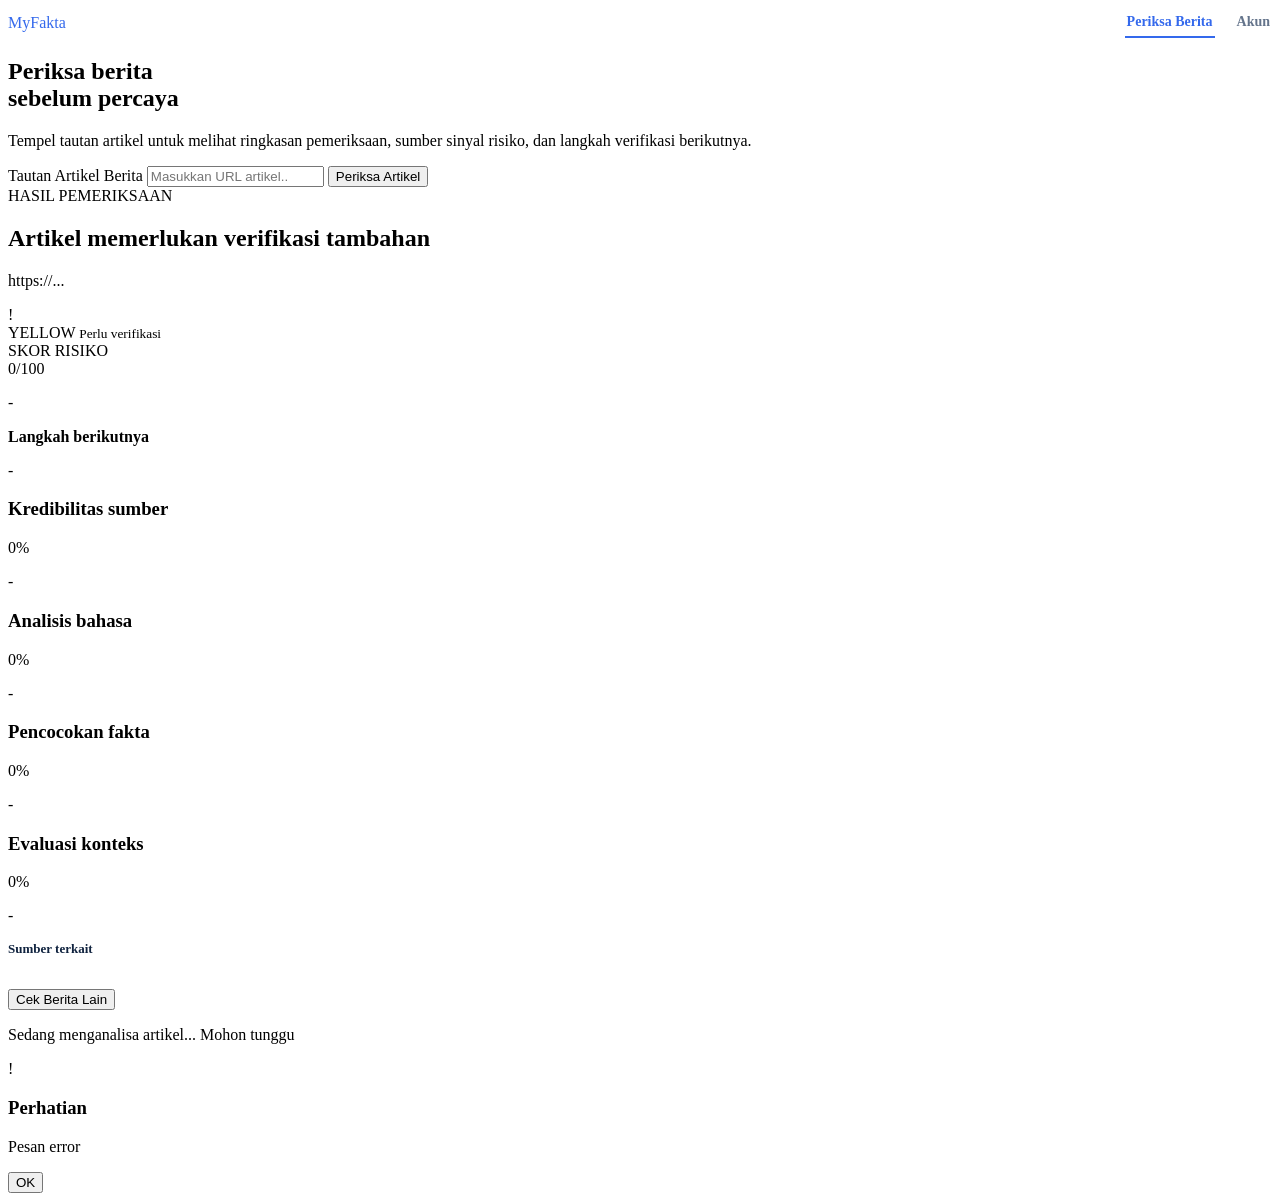
==== Frontend/index.html @ 198f9dd0 "feat: update index to connect profile" ====
<!DOCTYPE html>
<html lang="en">
<head>
    <meta charset="UTF-8">
    <meta name="viewport" content="width=device-width, initial-scale=1.0">
    <title>MyFakta</title>
    <link rel="stylesheet" href="style.css">
    <link rel="stylesheet" href="account.css">
</head>
<body>
    <main class="page">

        <div class="brand-row">
            <a href="index.html" class="brand">MyFakta</a>
            <nav class="nav-links">
                <a href="index.html" class="active">Periksa Berita</a>
                <a href="account.html">Akun</a>
            </nav>
        </div>
        <div id="hero-wrapper">
            <section class="judul">
                <h1>Periksa berita<br>sebelum percaya</h1>
                <p>Tempel tautan artikel untuk melihat ringkasan pemeriksaan, sumber sinyal risiko, dan langkah verifikasi berikutnya.</p>
            </section>

            <section id="input-section" class="input">
                <label for="url">Tautan Artikel Berita</label>
                <input id="url" placeholder="Masukkan URL artikel.."/>
                <button id="analys">Periksa Artikel</button>
            </section>
        </div>

        <section id="result-section" class="hidden">
            <div class="result-card">

                <div class="result-header">
                    <div class="result-header-text">
                        <span class="badge-label">HASIL PEMERIKSAAN</span>
                        <h2 id="result-title">Artikel memerlukan verifikasi tambahan</h2>
                        <p class="result-url" id="result-url">https://...</p>
                    </div>
                    <div id="verdict-badge" class="verdict-badge yellow">
                        <span class="verdict-badge-icon" id="verdict-badge-icon">!</span>
                        <div class="verdict-badge-text">
                            <span id="verdict-badge-title">YELLOW</span>
                            <small id="verdict-badge-sub">Perlu verifikasi</small>
                        </div>
                    </div>
                </div>

                <div class="verdict-panel" id="verdict-panel">
                    <div class="verdict-score">
                        <span class="verdict-score-label">SKOR RISIKO</span>
                        <div class="verdict-score-value">
                            <span id="score-number">0</span><span class="verdict-score-max">/100</span>
                        </div>
                    </div>
                    <div class="verdict-divider"></div>
                    <div class="verdict-info">
                        <p class="verdict-summary" id="score-desc">-</p>
                        <div class="verdict-action">
                            <div>
                                <strong class="verdict-action-title">Langkah berikutnya</strong>
                                <p id="next-step-text">-</p>
                            </div>
                        </div>
                    </div>
                </div>

                <div class="analysis-grid" id="analysis-grid">
                    <div class="analysis-card"
                         data-desc="Domain belum terdaftar sebagai media resmi. Cek dulu siapa pemilik domain, kapan didirikan, dan apakah memiliki halaman redaksi yang jelas.">
                        <div class="card-header">
                            <h3>Kredibilitas sumber</h3>
                            <span class="card-percent" id="pct-kredibilitas">0%</span>
                        </div>
                        <div class="mini-bar"><div class="mini-fill" id="bar-kredibilitas"></div></div>
                        <p id="desc-kredibilitas">-</p>
                    </div>

                    <div class="analysis-card"
                         data-desc="Frasa seperti 'sebarkan!', 'darurat!', atau 'jangan sampai ketinggalan!' sering dipakai untuk memancing emosi. Waspadai penggunaan huruf kapital berlebihan dan tanda seru bertumpuk.">
                        <div class="card-header">
                            <h3>Analisis bahasa</h3>
                            <span class="card-percent" id="pct-bahasa">0%</span>
                        </div>
                        <div class="mini-bar"><div class="mini-fill" id="bar-bahasa"></div></div>
                        <p id="desc-bahasa">-</p>
                    </div>

                    <div class="analysis-card"
                         data-desc="Bandingkan klaim utama artikel dengan situs cek fakta seperti Turnbackhoax.id, Kompas Cek Fakta, atau AFP Fact Check.">
                        <div class="card-header">
                            <h3>Pencocokan fakta</h3>
                            <span class="card-percent" id="pct-fakta">0%</span>
                        </div>
                        <div class="mini-bar"><div class="mini-fill" id="bar-fakta"></div></div>
                        <p id="desc-fakta">-</p>
                    </div>

                    <div class="analysis-card"
                         data-desc="Cek tanggal publikasi, apakah kejadiannya masih relevan. Perhatikan juga apakah judul sesuai dengan isi, dan apakah ada kutipan yang dipotong dari konteks aslinya.">
                        <div class="card-header">
                            <h3>Evaluasi konteks</h3>
                            <span class="card-percent" id="pct-konteks">0%</span>
                        </div>
                        <div class="mini-bar"><div class="mini-fill" id="bar-konteks"></div></div>
                        <p id="desc-konteks">-</p>
                    </div>
                </div>

                <div class="sources-section" id="sources-section">
                    <strong class="sources-title">Sumber terkait</strong>
                    <ul id="sources-list" class="sources-list"></ul>
                </div>

                <div class="action-buttons">
                    <button id="reset-btn" class="btn-secondary">Cek Berita Lain</button>
                </div>
            </div>
        </section>
    </main>

    <section id="loading-section" class="hidden">
        <div class="spinner"></div>
        <p>Sedang menganalisa artikel... Mohon tunggu</p>
    </section>

    <div id="modal-overlay" class="modal-overlay hidden">
        <div class="modal-box">
            <div class="modal-icon">!</div>
            <h3 id="modal-title">Perhatian</h3>
            <p id="modal-message">Pesan error</p>
            <button id="modal-close-btn" class="btn-primary">OK</button>
        </div>
    </div>

    <script>
    // Ganti sesuai domain Railway backend kamu
    const API_BASE_URL = 'https://hoax-detector-backend-production.up.railway.app';

    const inputUrl          = document.getElementById('url');
    const btnAnalys         = document.getElementById('analys');
    const heroWrapper       = document.getElementById('hero-wrapper');
    const loadingSection    = document.getElementById('loading-section');
    const resultSection     = document.getElementById('result-section');

    const resultTitle       = document.getElementById('result-title');
    const resultUrl         = document.getElementById('result-url');
    const verdictBadge      = document.getElementById('verdict-badge');
    const verdictBadgeIcon  = document.getElementById('verdict-badge-icon');
    const verdictBadgeT     = document.getElementById('verdict-badge-title');
    const verdictBadgeS     = document.getElementById('verdict-badge-sub');

    const scoreNumber       = document.getElementById('score-number');
    const scoreDesc         = document.getElementById('score-desc');

    const analysisGrid      = document.getElementById('analysis-grid');
    const verdictPanel      = document.getElementById('verdict-panel');
    const nextStepText      = document.getElementById('next-step-text');

    const sourcesSection    = document.getElementById('sources-section');
    const sourcesList       = document.getElementById('sources-list');

    const resetBtn          = document.getElementById('reset-btn');

    const modalOverlay      = document.getElementById('modal-overlay');
    const modalTitle        = document.getElementById('modal-title');
    const modalMessage      = document.getElementById('modal-message');
    const modalCloseBtn     = document.getElementById('modal-close-btn');

    function showModal(title, message) {
        modalTitle.textContent = title;
        modalMessage.textContent = message;
        modalOverlay.classList.remove('hidden');
    }

    function closeModal() {
        modalOverlay.classList.add('hidden');
    }

    // 4 kartu analisis (kredibilitas/bahasa/fakta/konteks) masih PLACEHOLDER,
    // belum dihitung oleh backend. Diisi angka generik supaya UI tetap terlihat lengkap,
    // akan diganti data asli setelah Layer 1-2 backend diimplementasikan.
    function setPlaceholderAnalysis(level) {
        const presets = {
            green:  { kredibilitas: 10, bahasa: 15, fakta: 10, konteks: 15 },
            yellow: { kredibilitas: 40, bahasa: 45, fakta: 55, konteks: 50 },
            red:    { kredibilitas: 90, bahasa: 85, fakta: 92, konteks: 80 },
        };
        const descs = {
            kredibilitas: 'Belum dihitung otomatis oleh sistem — fitur analisis sumber sedang dikembangkan.',
            bahasa: 'Belum dihitung otomatis oleh sistem — fitur analisis bahasa sedang dikembangkan.',
            fakta: 'Belum dihitung otomatis oleh sistem — fitur pencocokan fakta sedang dikembangkan.',
            konteks: 'Belum dihitung otomatis oleh sistem — fitur evaluasi konteks sedang dikembangkan.',
        };
        const values = presets[level] || presets.yellow;
        for (const key in values) {
            document.getElementById('pct-' + key).textContent = values[key] + '%';
            document.getElementById('bar-' + key).style.width = values[key] + '%';
            document.getElementById('desc-' + key).textContent = descs[key];
        }
    }

    // Petakan verdict asli dari backend (HOAX/MISLEADING/VALID/UNVERIFIED) ke level warna UI
    function mapVerdictToLevel(verdict) {
        switch (verdict) {
            case 'VALID': return 'green';
            case 'HOAX': return 'red';
            case 'MISLEADING': return 'yellow';
            case 'UNVERIFIED':
            default: return 'yellow';
        }
    }

    function renderSources(sources) {
        sourcesList.innerHTML = '';
        if (!sources || sources.length === 0) {
            sourcesSection.classList.add('hidden');
            return;
        }
        sourcesSection.classList.remove('hidden');
        sources.forEach(src => {
            const li = document.createElement('li');
            const a = document.createElement('a');
            a.href = src.url;
            a.target = '_blank';
            a.rel = 'noopener noreferrer';
            a.textContent = src.title || src.url;
            li.appendChild(a);
            sourcesList.appendChild(li);
        });
    }

    function showResult(data) {
        loadingSection.classList.add('hidden');
        heroWrapper.classList.add('hidden');
        resultSection.classList.remove('hidden');

        resultUrl.textContent = inputUrl.value.trim();

        const level = mapVerdictToLevel(data.verdict);

        verdictBadge.className = 'verdict-badge';
        analysisGrid.className = 'analysis-grid';
        verdictPanel.className = 'verdict-panel';

        analysisGrid.classList.add('status-' + level);
        verdictPanel.classList.add('status-' + level);
        verdictBadge.classList.add(level);

        const iconMap  = { green: '✓', red: '✕', yellow: '!' };
        const labelMap = { green: 'GREEN', red: 'RED', yellow: 'YELLOW' };
        const subMap   = { green: 'Kredibel', red: 'Terindikasi Hoax', yellow: 'Perlu verifikasi' };
        const titleMap = {
            green: 'Artikel terverifikasi dan kredibel',
            red: 'Artikel terindikasi hoax',
            yellow: 'Artikel memerlukan verifikasi tambahan',
        };
        const nextStepMap = {
            green: 'Artikel dapat dibagikan. Tetap cantumkan sumber aslinya.',
            red: 'Jangan bagikan. Laporkan ke Kominfo atau platform terkait.',
            yellow: 'Temukan sumber primer, cek tanggal publikasi, dan cari liputan dari media terpercaya lainnya.',
        };

        verdictBadgeIcon.textContent = iconMap[level];
        verdictBadgeT.textContent = labelMap[level];
        verdictBadgeS.textContent = subMap[level];
        resultTitle.textContent = titleMap[level];

        // Skor risiko dan penjelasan dari data ASLI backend
        scoreNumber.textContent = data.confidence ?? 0;
        scoreDesc.textContent = data.explanation || '-';
        nextStepText.textContent = nextStepMap[level];

        setPlaceholderAnalysis(level);
        renderSources(data.sources);

        resultSection.scrollIntoView({ behavior: 'smooth' });
    }

    async function checkArticle(url) {
        const response = await fetch(API_BASE_URL + '/api/check', {
            method: 'POST',
            headers: { 'Content-Type': 'application/json' },
            body: JSON.stringify({ content: url }),
        });

        if (!response.ok) {
            const errBody = await response.json().catch(() => ({}));
            throw new Error(errBody.detail || 'Gagal memeriksa artikel. Coba lagi.');
        }

        return response.json();
    }

    btnAnalys.addEventListener('click', async function () {
        const url = inputUrl.value.trim();
        if (url === '') {
            showModal('Perhatian', 'Silakan masukkan URL artikel terlebih dahulu!');
            return;
        }

        resultSection.classList.add('hidden');
        loadingSection.classList.remove('hidden');

        try {
            const data = await checkArticle(url);
            showResult(data);
        } catch (err) {
            loadingSection.classList.add('hidden');
            heroWrapper.classList.remove('hidden');
            showModal('Terjadi Kesalahan', err.message || 'Gagal menghubungi server. Coba lagi nanti.');
        }
    });

    resetBtn.addEventListener('click', function () {
        resultSection.classList.add('hidden');
        heroWrapper.classList.remove('hidden');
        inputUrl.value = '';
        inputUrl.focus();
        window.scrollTo({ top: 0, behavior: 'smooth' });
    });

    modalCloseBtn.addEventListener('click', closeModal);
    modalOverlay.addEventListener('click', e => {
        if (e.target === modalOverlay) closeModal();
    });
    </script>
</body>
</html>
---- Frontend/account.css ----
/* ===== Nav & brand row ===== */
.brand-row {
    display: flex;
    align-items: center;
    justify-content: space-between;
    flex-wrap: wrap;
    gap: 12px;
}

.brand-row .brand {
    text-decoration: none;
    color: #3469ec;
}

.nav-links {
    display: flex;
    gap: 20px;
}

.nav-links a {
    color: #64748b;
    text-decoration: none;
    font-weight: 600;
    font-size: 14px;
    padding: 6px 2px;
    border-bottom: 2px solid transparent;
    transition: color 0.2s ease, border-color 0.2s ease;
}

.nav-links a:hover {
    color: #3469ec;
}

.nav-links a.active {
    color: #3469ec;
    border-bottom-color: #3469ec;
}

/* ===== Auth section ===== */
.auth-wrapper {
    max-width: 420px;
    margin: 64px auto;
}

.auth-card {
    background: #fff;
    border: 1px solid #dce5f1;
    border-radius: 18px;
    padding: 22px;
}

.auth-tabs {
    display: flex;
    gap: 8px;
    margin-bottom: 18px;
    background: #f5f8fc;
    border-radius: 10px;
    padding: 4px;
}

.auth-tab {
    flex: 1;
    width: auto;
    margin: 0;
    background: transparent;
    color: #64748b;
    font-weight: 700;
    border-radius: 8px;
    padding: 10px;
}

.auth-tab:hover {
    background: transparent;
    color: #3469ec;
}

.auth-tab.active {
    background: #fff;
    color: #10233f;
    box-shadow: 0 2px 8px rgba(16, 35, 63, 0.08);
}

.auth-form label {
    font-weight: bold;
    display: block;
    margin-top: 10px;
}

.auth-form label:first-of-type {
    margin-top: 0;
}

/* ===== Profile section ===== */
.profile-wrapper {
    max-width: 560px;
    margin: 48px auto 0;
}

.profile-header {
    display: flex;
    justify-content: space-between;
    align-items: flex-start;
    gap: 16px;
    margin-bottom: 24px;
    flex-wrap: wrap;
}

.profile-header h2 {
    margin: 4px 0 0;
    font-size: 22px;
    letter-spacing: -0.5px;
}

.btn-slim {
    width: auto;
    padding: 10px 16px;
}

.plan-status-row {
    display: flex;
    align-items: center;
    justify-content: space-between;
    gap: 12px;
    margin-bottom: 14px;
    flex-wrap: wrap;
}

.status-pill {
    display: inline-block;
    font-size: 12px;
    font-weight: 800;
    letter-spacing: 0.4px;
    padding: 6px 12px;
    border-radius: 999px;
}

.status-pill.status-active {
    background: #d1fae5;
    color: #065f46;
}

.status-pill.status-inactive {
    background: #eef2f8;
    color: #64748b;
}

.plan-expiry {
    font-size: 13px;
    color: #8894a7;
}

.plan-title {
    margin: 0 0 8px;
    font-size: 19px;
    color: #10233f;
}

.plan-desc {
    margin: 0 0 20px;
    color: #64748b;
    font-size: 14px;
    line-height: 1.55;
}

.plan-desc code {
    background: #eef2f8;
    padding: 2px 6px;
    border-radius: 5px;
    font-size: 12.5px;
}

.price-box {
    display: flex;
    align-items: baseline;
    gap: 6px;
    margin-bottom: 20px;
}

.price-amount {
    font-size: 32px;
    font-weight: 800;
    color: #10233f;
    letter-spacing: -1px;
}

.price-period {
    font-size: 14px;
    color: #8894a7;
}

.apikey-box {
    display: flex;
    align-items: center;
    justify-content: space-between;
    gap: 12px;
    background: #f5f8fc;
    border: 1px solid #dce5f1;
    border-radius: 10px;
    padding: 12px 14px;
    margin-bottom: 16px;
}

.apikey-box code {
    font-size: 13px;
    color: #10233f;
    overflow-x: auto;
    white-space: nowrap;
}

.code-sample {
    background: #10233f;
    border-radius: 10px;
    padding: 16px;
    overflow-x: auto;
}

.code-sample pre {
    margin: 0;
    color: #e2e8f0;
    font-size: 12.5px;
    line-height: 1.6;
    white-space: pre;
}

/* ===== Sources list (halaman utama) ===== */
.sources-section {
    margin-bottom: 22px;
}

.sources-title {
    display: block;
    font-size: 13px;
    color: #10233f;
    margin-bottom: 10px;
}

.sources-list {
    list-style: none;
    margin: 0;
    padding: 0;
    display: flex;
    flex-direction: column;
    gap: 8px;
}

.sources-list li a {
    display: block;
    background: #f5f8fc;
    border: 1px solid #e6ecf5;
    border-radius: 10px;
    padding: 10px 14px;
    color: #3469ec;
    text-decoration: none;
    font-size: 13px;
    transition: border-color 0.2s ease;
}

.sources-list li a:hover {
    border-color: #3469ec;
}

@media (max-width: 640px) {
    .auth-wrapper { margin: 32px auto; }
    .profile-wrapper { margin-top: 24px; }
}
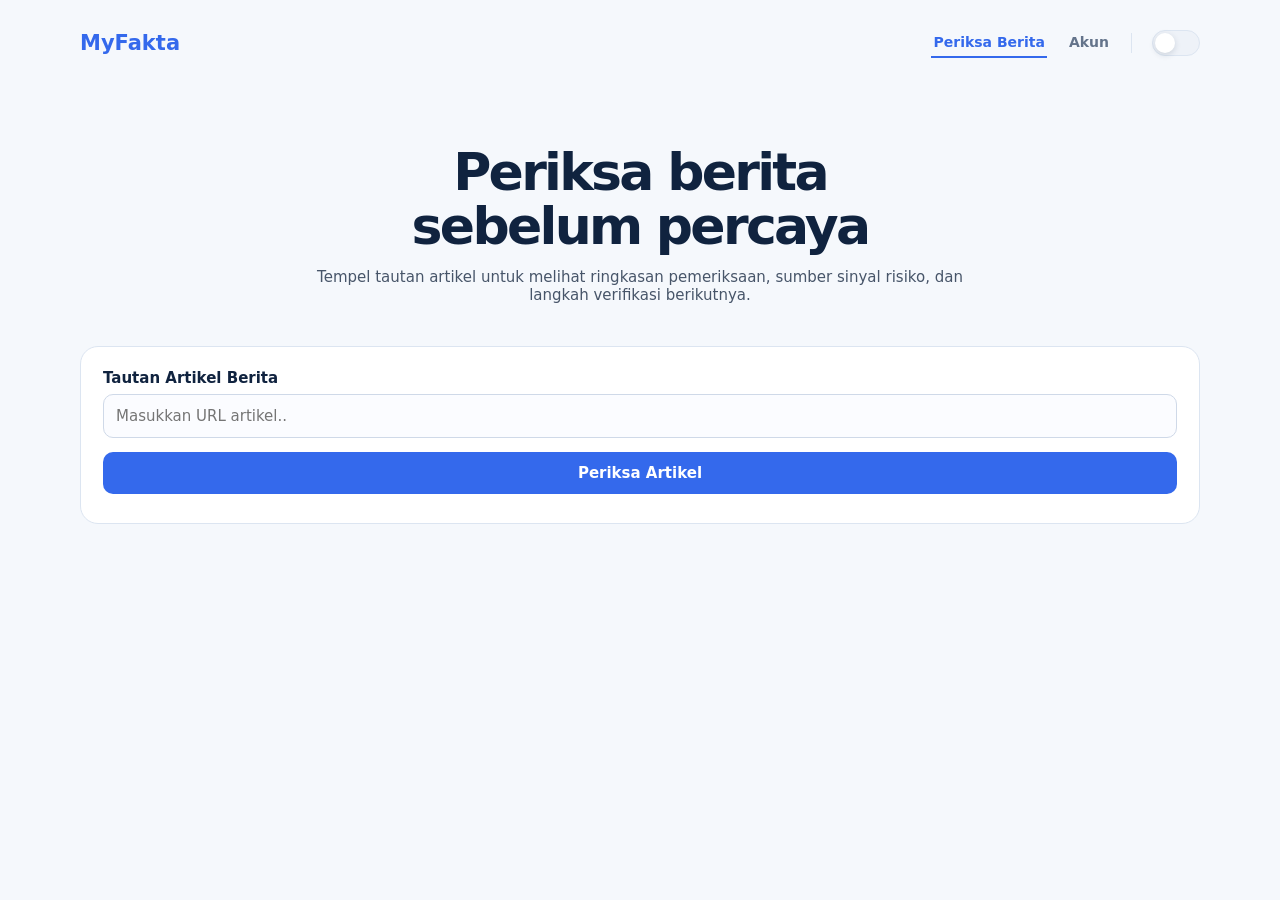
==== commit 93b0df0e: "feat: tambahan button light & dark" ====
--- a/Frontend/index.html
+++ b/Frontend/index.html
@@ -15,6 +15,13 @@
             <nav class="nav-links">
                 <a href="index.html" class="active">Periksa Berita</a>
                 <a href="account.html">Akun</a>
+                <span class="nav-divider"></span>
+                <button type="button" class="theme-toggle" id="themeToggle" aria-label="Ganti tema">
+                    <span class="toggle-knob">
+                        <span class="icon-sun">☀️</span>
+                        <span class="icon-moon">🌙</span>
+                    </span>
+                </button>
             </nav>
         </div>
         <div id="hero-wrapper">
@@ -136,6 +143,29 @@
     </div>
 
     <script>
+    // ===== Dark / Light mode toggle =====
+    (function () {
+        const root = document.documentElement;
+        const toggleBtn = document.getElementById('themeToggle');
+
+        function applyTheme(theme) {
+            root.setAttribute('data-theme', theme);
+            try { localStorage.setItem('theme', theme); } catch (e) {}
+        }
+
+        let saved = 'light';
+        try { saved = localStorage.getItem('theme') || 'light'; } catch (e) {}
+        if (saved !== 'dark' && window.matchMedia && window.matchMedia('(prefers-color-scheme: dark)').matches) {
+            saved = 'dark';
+        }
+        applyTheme(saved);
+
+        toggleBtn.addEventListener('click', function () {
+            const next = root.getAttribute('data-theme') === 'dark' ? 'light' : 'dark';
+            applyTheme(next);
+        });
+    })();
+
     // Ganti sesuai domain Railway backend kamu
     const API_BASE_URL = 'https://hoax-detector-backend-production.up.railway.app';
 
--- a/Frontend/style.css
+++ b/Frontend/style.css
@@ -0,0 +1,782 @@
+body {
+    margin: 0;
+    background: #f5f8fc;
+    color: #10233f;
+    font: 15px system-ui;
+    transition: background 0.35s ease, color 0.35s ease;
+}
+
+.page {
+    max-width: 1120px;
+    margin: auto;
+    padding: 28px 24px 72px;
+}
+
+.brand {
+    color: #3469ec;
+    font-size: 21px;
+    font-weight: 800;
+    text-decoration: none;
+}
+
+.judul {
+    max-width: 690px;
+    margin: 88px auto 42px;
+    text-align: center;
+}
+
+.judul h1 {
+    margin: 0;
+    font-size: 52px;
+    letter-spacing: -2.7px;
+    line-height: 1.03;
+}
+
+.judul p {
+    color: #475569;
+}
+
+.input {
+    background: #fff;
+    border: 1px solid #dce5f1;
+    border-radius: 18px;
+    margin-top: 24px;
+    padding: 22px;
+    transition: background 0.35s ease, border-color 0.35s ease;
+}
+
+.input label {
+    font-weight: bold;
+}
+
+input,
+button {
+    box-sizing: border-box;
+    border-radius: 10px;
+    font: inherit;
+    margin: 7px 0;
+    padding: 12px;
+    width: 100%;
+}
+
+input {
+    background: #fbfcff;
+    border: 1px solid #cfd9e8;
+    color: #10233f;
+    transition: background 0.3s ease, border-color 0.3s ease, color 0.3s ease;
+}
+
+button {
+    background: #3469ec;
+    border: 0;
+    color: #fff;
+    cursor: pointer;
+    font-weight: 700;
+    transition: background 0.2s ease;
+}
+
+button:hover {
+    background: #2a55c9;
+}
+
+.hidden {
+    display: none !important;
+}
+
+#hero-wrapper {
+    animation: fadeIn 0.4s ease;
+}
+
+#loading-section {
+    position: fixed;
+    inset: 0;
+    background: rgba(245, 248, 252, 0.85);
+    backdrop-filter: blur(4px);
+    display: flex;
+    flex-direction: column;
+    align-items: center;
+    justify-content: center;
+    z-index: 9998;
+    animation: fadeIn 0.2s ease;
+}
+
+.spinner {
+    width: 48px;
+    height: 48px;
+    border: 4px solid #dce5f1;
+    border-top: 4px solid #3469ec;
+    border-radius: 50%;
+    animation: spin 1s linear infinite;
+    margin-bottom: 16px;
+}
+
+#loading-section p {
+    color: #6b7c93;
+    font-size: 14px;
+    margin: 0;
+}
+
+#result-section {
+    margin-top: 40px;
+    animation: fadeIn 0.5s ease;
+}
+
+.result-card {
+    background: #fff;
+    border: 1px solid #e6ecf5;
+    border-radius: 20px;
+    padding: 32px;
+    box-shadow: 0 8px 30px rgba(16, 35, 63, 0.06);
+    transition: background 0.35s ease, border-color 0.35s ease;
+}
+
+.result-header {
+    display: flex;
+    justify-content: space-between;
+    align-items: flex-start;
+    gap: 24px;
+    margin-bottom: 24px;
+    flex-wrap: wrap;
+}
+
+.badge-label {
+    display: inline-block;
+    font-size: 11px;
+    font-weight: 800;
+    letter-spacing: 1.2px;
+    color: #3469ec;
+    margin-bottom: 8px;
+}
+
+.result-header-text h2 {
+    margin: 0 0 8px 0;
+    font-size: 24px;
+    color: #10233f;
+    letter-spacing: -0.6px;
+}
+
+.result-url {
+    margin: 0;
+    font-size: 13px;
+    color: #8894a7;
+    white-space: nowrap;
+    overflow: hidden;
+    text-overflow: ellipsis;
+    max-width: 480px;
+}
+
+.verdict-badge {
+    display: flex;
+    align-items: center;
+    gap: 12px;
+    padding: 12px 18px;
+    border-radius: 12px;
+    min-width: 140px;
+}
+
+.verdict-badge-icon {
+    width: 34px;
+    height: 34px;
+    border-radius: 50%;
+    display: flex;
+    align-items: center;
+    justify-content: center;
+    font-weight: 800;
+    font-size: 17px;
+    color: #fff;
+    flex-shrink: 0;
+    line-height: 1;
+}
+
+.verdict-badge-text {
+    display: flex;
+    flex-direction: column;
+    text-align: left;
+}
+
+#verdict-badge-title {
+    display: block;
+    font-weight: 800;
+    font-size: 13px;
+    letter-spacing: 1px;
+    line-height: 1.1;
+}
+
+.verdict-badge small {
+    display: block;
+    font-size: 11px;
+    margin-top: 2px;
+    opacity: 0.85;
+}
+
+.verdict-badge.yellow { background: #fef3c7; color: #92400e; }
+.verdict-badge.yellow .verdict-badge-icon { background: #fbbf24; }
+
+.verdict-badge.green  { background: #d1fae5; color: #065f46; }
+.verdict-badge.green  .verdict-badge-icon { background: #34d399; }
+
+.verdict-badge.red    { background: #fee2e2; color: #991b1b; }
+.verdict-badge.red    .verdict-badge-icon { background: #f87171; }
+
+.verdict-panel {
+    display: flex;
+    align-items: stretch;
+    gap: 24px;
+    padding: 24px 26px;
+    border-radius: 16px;
+    margin-bottom: 22px;
+    background: #f5f8fc;
+    border: 1px solid #e6ecf5;
+    transition: background 0.4s ease, border-color 0.4s ease;
+}
+
+.verdict-panel.status-green {
+    background: #ecfdf5;
+    border-color: #a7f3d0;
+}
+
+.verdict-panel.status-yellow {
+    background: #fffbeb;
+    border-color: #fde68a;
+}
+
+.verdict-panel.status-red {
+    background: #fef2f2;
+    border-color: #fecaca;
+}
+
+.verdict-score {
+    display: flex;
+    flex-direction: column;
+    justify-content: center;
+    min-width: 130px;
+}
+
+.verdict-score-label {
+    font-size: 11px;
+    font-weight: 800;
+    letter-spacing: 1px;
+    color: #8894a7;
+    margin-bottom: 4px;
+}
+
+.verdict-score-value {
+    display: flex;
+    align-items: baseline;
+    gap: 4px;
+}
+
+#score-number {
+    font-size: 46px;
+    font-weight: 800;
+    color: #10233f;
+    letter-spacing: -2px;
+    line-height: 1;
+}
+
+.verdict-score-max {
+    font-size: 14px;
+    color: #8894a7;
+    font-weight: 600;
+}
+
+.verdict-divider {
+    width: 1px;
+    background: rgba(16, 35, 63, 0.08);
+    margin: 4px 0;
+    flex-shrink: 0;
+}
+
+.verdict-info {
+    display: flex;
+    flex-direction: column;
+    justify-content: center;
+    gap: 12px;
+    flex: 1;
+    min-width: 0;
+}
+
+.verdict-summary {
+    margin: 0;
+    color: #475569;
+    font-size: 14px;
+    line-height: 1.55;
+}
+
+.verdict-action {
+    padding-top: 12px;
+    border-top: 1px dashed rgba(16, 35, 63, 0.1);
+}
+
+.verdict-action-title {
+    display: block;
+    font-size: 13px;
+    color: #10233f;
+    font-weight: 700;
+    margin-bottom: 2px;
+}
+
+.verdict-action p {
+    margin: 0;
+    font-size: 13px;
+    color: #475569;
+    line-height: 1.5;
+}
+
+.analysis-grid {
+    display: grid;
+    grid-template-columns: repeat(2, 1fr);
+    gap: 16px;
+    margin-bottom: 22px;
+    --status-color: #fbbf24;
+    --status-color-dark: #f5b014;
+}
+
+.analysis-grid.status-green {
+    --status-color: #34d399;
+    --status-color-dark: #2ec48b;
+}
+
+.analysis-grid.status-yellow {
+    --status-color: #fbbf24;
+    --status-color-dark: #f5b014;
+}
+
+.analysis-grid.status-red {
+    --status-color: #f87171;
+    --status-color-dark: #f55f5f;
+}
+
+.analysis-card {
+    position: relative;
+    background: #fff;
+    border: 1px solid #e6ecf5;
+    border-radius: 14px;
+    padding: 20px;
+    cursor: pointer;
+    overflow: hidden;
+    transition: border-color 0.25s ease, box-shadow 0.25s ease, background 0.35s ease;
+}
+
+.analysis-card:hover {
+    border-color: #c7d5ee;
+    box-shadow: 0 12px 28px rgba(16, 35, 63, 0.08);
+}
+
+.analysis-card > * {
+    transition: opacity 0.2s ease;
+}
+
+.analysis-card:hover > * {
+    opacity: 0;
+}
+
+.card-header {
+    display: flex;
+    justify-content: space-between;
+    align-items: center;
+    margin-bottom: 12px;
+    gap: 10px;
+}
+
+.analysis-card h3 {
+    margin: 0;
+    font-size: 15px;
+    color: #10233f;
+    font-weight: 700;
+    flex: 1;
+}
+
+.card-percent {
+    font-size: 14px;
+    font-weight: 800;
+    letter-spacing: -0.3px;
+    color: var(--status-color);
+    transition: color 0.4s ease;
+}
+
+.mini-bar {
+    background: #eef2f8;
+    height: 6px;
+    border-radius: 3px;
+    overflow: hidden;
+    margin-bottom: 12px;
+}
+
+.mini-fill {
+    height: 100%;
+    border-radius: 3px;
+    width: 0%;
+    background: var(--status-color);
+    transition: width 0.9s ease-in-out, background 0.4s ease;
+}
+
+.analysis-card p {
+    margin: 0;
+    font-size: 13px;
+    color: #64748b;
+    line-height: 1.5;
+}
+
+.analysis-card::after {
+    content: attr(data-desc);
+    position: absolute;
+    inset: 0;
+    background: var(--status-color-dark);
+    color: #fff;
+    font-size: 12.5px;
+    line-height: 1.6;
+    padding: 22px 20px;
+    display: flex;
+    align-items: flex-start;
+    justify-content: flex-start;
+    text-align: left;
+    opacity: 0;
+    transform: translateY(12px);
+    pointer-events: none;
+    transition: opacity 0.28s ease, transform 0.28s ease,
+                background 0.4s ease;
+    border-radius: 14px;
+    font-weight: 500;
+    box-shadow: inset 0 0 0 1px rgba(255, 255, 255, 0.15);
+    z-index: 5;
+}
+
+.analysis-card:hover::after {
+    opacity: 1;
+    transform: translateY(0);
+}
+
+.action-buttons {
+    text-align: center;
+}
+
+.btn-secondary {
+    background: #3469ec;
+    color: #fff;
+    border: 0;
+    padding: 12px;
+    border-radius: 10px;
+    font-weight: 700;
+    cursor: pointer;
+    width: 100%;
+    transition: all 0.2s ease;
+}
+
+.btn-secondary:hover {
+    background: #2a55c9;
+    color: #fff;
+}
+
+.modal-overlay {
+    position: fixed;
+    inset: 0;
+    background: rgba(16, 35, 63, 0.55);
+    backdrop-filter: blur(4px);
+    display: flex;
+    align-items: center;
+    justify-content: center;
+    z-index: 9999;
+    padding: 20px;
+    animation: fadeIn 0.2s ease;
+}
+
+.modal-box {
+    background: #fff;
+    border-radius: 18px;
+    padding: 32px 28px 24px;
+    max-width: 380px;
+    width: 100%;
+    text-align: center;
+    box-shadow: 0 20px 60px rgba(16, 35, 63, 0.25);
+    animation: popIn 0.25s ease;
+    transition: background 0.35s ease;
+}
+
+.modal-icon {
+    width: 56px;
+    height: 56px;
+    border-radius: 50%;
+    background: #fee2e2;
+    color: #dc2626;
+    font-size: 28px;
+    font-weight: bold;
+    display: flex;
+    align-items: center;
+    justify-content: center;
+    margin: 0 auto 16px;
+}
+
+.modal-box h3 {
+    margin: 0 0 8px;
+    font-size: 18px;
+    color: #10233f;
+}
+
+.modal-box p {
+    margin: 0 0 22px;
+    color: #475569;
+    font-size: 14px;
+    line-height: 1.5;
+}
+
+.btn-primary {
+    background: #3469ec;
+    color: #fff;
+    border: 0;
+    padding: 12px 24px;
+    border-radius: 10px;
+    font-weight: 700;
+    cursor: pointer;
+    width: 100%;
+    transition: background 0.2s;
+}
+
+.btn-primary:hover {
+    background: #2a55c9;
+}
+
+@keyframes spin {
+    0%   { transform: rotate(0deg); }
+    100% { transform: rotate(360deg); }
+}
+
+@keyframes fadeIn {
+    from { opacity: 0; }
+    to   { opacity: 1; }
+}
+
+@keyframes popIn {
+    from { opacity: 0; transform: scale(0.9); }
+    to   { opacity: 1; transform: scale(1); }
+}
+
+@media (max-width: 640px) {
+    .analysis-grid { grid-template-columns: 1fr; }
+    .result-card { padding: 22px; }
+    .result-header { flex-direction: column; }
+    .verdict-badge { min-width: auto; }
+
+    .verdict-panel {
+        flex-direction: column;
+        gap: 16px;
+        padding: 20px;
+    }
+    .verdict-divider {
+        width: 100%;
+        height: 1px;
+        margin: 0;
+    }
+    .verdict-score {
+        min-width: auto;
+    }
+}
+
+@media (max-width: 640px) {
+    /* ... aturan lama tetap ... */
+
+    /* Badge verdict: sembunyikan teks, hanya tampilkan ikon */
+    .verdict-badge-text {
+        display: none;
+    }
+
+    .verdict-badge {
+        min-width: auto;
+        padding: 8px;
+        gap: 0;
+        border-radius: 50%;
+    }
+
+    .verdict-badge-icon {
+        width: 36px;
+        height: 36px;
+        font-size: 18px;
+    }
+
+    /* Header tetap sejajar (judul di kiri, badge di kanan) */
+    .result-header {
+        flex-direction: row;
+        align-items: flex-start;
+        justify-content: space-between;
+        gap: 12px;
+    }
+
+    .result-header-text {
+        flex: 1;
+        min-width: 0;
+    }
+
+    /* URL di HP jangan terlalu lebar */
+    .result-url {
+        max-width: 100%;
+    }
+}
+
+/* ============================================
+   BARU: brand-row/nav-links (sebelumnya kosong)
+   + tombol dark/light mode
+   ============================================ */
+
+.brand-row {
+    display: flex;
+    align-items: center;
+    justify-content: space-between;
+    gap: 20px;
+    flex-wrap: wrap;
+}
+
+.nav-links {
+    display: flex;
+    align-items: center;
+    gap: 28px;
+}
+
+.nav-links a {
+    text-decoration: none;
+    font-size: 14.5px;
+    font-weight: 600;
+    color: #64748b;
+    padding-bottom: 4px;
+    border-bottom: 2px solid transparent;
+    transition: color 0.2s ease, border-color 0.2s ease;
+}
+
+.nav-links a:hover { color: #10233f; }
+
+.nav-links a.active {
+    color: #3469ec;
+    border-color: #3469ec;
+}
+
+.nav-divider {
+    width: 1px;
+    height: 20px;
+    background: #dce5f1;
+}
+
+.theme-toggle {
+    width: 48px !important;
+    height: 26px !important;
+    padding: 0 !important;
+    margin: 0 !important;
+    border: 1px solid #dce5f1;
+    border-radius: 999px;
+    background: #eef2f8 !important;
+    cursor: pointer;
+    position: relative;
+    display: inline-block;
+    flex-shrink: 0;
+    transition: background 0.3s ease, border-color 0.3s ease;
+}
+
+.theme-toggle:hover {
+    background: #e4e9f4 !important;
+}
+
+.toggle-knob {
+    position: absolute;
+    top: 2px;
+    left: 2px;
+    width: 20px;
+    height: 20px;
+    border-radius: 50%;
+    background: #ffffff;
+    box-shadow: 0 2px 6px rgba(16, 35, 63, 0.15);
+    display: flex;
+    align-items: center;
+    justify-content: center;
+    font-size: 11px;
+    transition: transform 0.35s cubic-bezier(.16,1,.3,1);
+    pointer-events: none;
+}
+
+.icon-sun, .icon-moon {
+    position: absolute;
+    transition: opacity 0.25s ease, transform 0.25s ease;
+}
+.icon-sun  { opacity: 1; transform: scale(1); }
+.icon-moon { opacity: 0; transform: scale(0.5); }
+
+/* ============================================
+   BARU: mode gelap (aktif saat <html data-theme="dark">)
+   ============================================ */
+
+html[data-theme="dark"] body {
+    background: #0f1521;
+    color: #e2e8f5;
+}
+
+html[data-theme="dark"] .brand { color: #6c93ff; }
+
+html[data-theme="dark"] .nav-links a { color: #93a1b8; }
+html[data-theme="dark"] .nav-links a:hover { color: #e2e8f5; }
+html[data-theme="dark"] .nav-links a.active { color: #6c93ff; border-color: #6c93ff; }
+html[data-theme="dark"] .nav-divider { background: #2a3348; }
+
+html[data-theme="dark"] .judul p { color: #93a1b8; }
+
+html[data-theme="dark"] .input {
+    background: #171f30;
+    border-color: #262f42;
+}
+html[data-theme="dark"] input {
+    background: #10192a;
+    border-color: #262f42;
+    color: #e2e8f5;
+}
+
+html[data-theme="dark"] .theme-toggle {
+    background: #262f42 !important;
+    border-color: #333f57;
+}
+html[data-theme="dark"] .theme-toggle:hover {
+    background: #2d3852 !important;
+}
+html[data-theme="dark"] .toggle-knob {
+    transform: translateX(22px);
+    background: #10192a;
+}
+html[data-theme="dark"] .icon-sun  { opacity: 0; transform: scale(0.5); }
+html[data-theme="dark"] .icon-moon { opacity: 1; transform: scale(1); }
+
+html[data-theme="dark"] .result-card {
+    background: #171f30;
+    border-color: #262f42;
+}
+html[data-theme="dark"] .result-header-text h2 { color: #e2e8f5; }
+html[data-theme="dark"] .result-url { color: #7c8aa3; }
+
+html[data-theme="dark"] .verdict-panel {
+    background: #10192a;
+    border-color: #262f42;
+}
+html[data-theme="dark"] .verdict-panel.status-green {
+    background: #0d1f1a; border-color: #1d4b3b;
+}
+html[data-theme="dark"] .verdict-panel.status-yellow {
+    background: #241d0d; border-color: #55431b;
+}
+html[data-theme="dark"] .verdict-panel.status-red {
+    background: #26130f; border-color: #5c2721;
+}
+html[data-theme="dark"] #score-number { color: #e2e8f5; }
+html[data-theme="dark"] .verdict-score-label,
+html[data-theme="dark"] .verdict-score-max { color: #7c8aa3; }
+html[data-theme="dark"] .verdict-summary,
+html[data-theme="dark"] .verdict-action p { color: #b3bfd4; }
+html[data-theme="dark"] .verdict-action-title { color: #e2e8f5; }
+html[data-theme="dark"] .verdict-divider { background: rgba(226,232,245,0.1); }
+html[data-theme="dark"] .verdict-action { border-top-color: rgba(226,232,245,0.12); }
+
+html[data-theme="dark"] .analysis-card {
+    background: #171f30;
+    border-color: #262f42;
+}
+html[data-theme="dark"] .analysis-card:hover { border-color: #3a4763; }
+html[data-theme="dark"] .analysis-card h3 { color: #e2e8f5; }
+html[data-theme="dark"] .analysis-card p { color: #93a1b8; }
+html[data-theme="dark"] .mini-bar { background: #10192a; }
+
+html[data-theme="dark"] .modal-box { background: #171f30; }
+html[data-theme="dark"] .modal-box h3 { color: #e2e8f5; }
+html[data-theme="dark"] .modal-box p { color: #b3bfd4; }
--- a/Frontend/account.css
+++ b/Frontend/account.css
@@ -47,6 +47,7 @@
     border: 1px solid #dce5f1;
     border-radius: 18px;
     padding: 22px;
+    transition: background 0.35s ease, border-color 0.35s ease;
 }
 
 .auth-tabs {
@@ -56,6 +57,7 @@
     background: #f5f8fc;
     border-radius: 10px;
     padding: 4px;
+    transition: background 0.35s ease;
 }
 
 .auth-tab {
@@ -198,6 +200,7 @@
     border-radius: 10px;
     padding: 12px 14px;
     margin-bottom: 16px;
+    transition: background 0.35s ease, border-color 0.35s ease;
 }
 
 .apikey-box code {
@@ -262,4 +265,66 @@
 @media (max-width: 640px) {
     .auth-wrapper { margin: 32px auto; }
     .profile-wrapper { margin-top: 24px; }
+}
+
+/* ============================================
+   BARU: dark mode untuk elemen khusus halaman Akun
+   ============================================ */
+
+html[data-theme="dark"] .auth-card {
+    background: #171f30;
+    border-color: #262f42;
+}
+
+html[data-theme="dark"] .auth-tabs {
+    background: #10192a;
+}
+
+html[data-theme="dark"] .auth-tab {
+    color: #93a1b8;
+}
+html[data-theme="dark"] .auth-tab.active {
+    background: #262f42;
+    color: #e2e8f5;
+    box-shadow: 0 2px 8px rgba(0, 0, 0, 0.3);
+}
+
+html[data-theme="dark"] .profile-header h2 { color: #e2e8f5; }
+
+html[data-theme="dark"] .status-pill.status-active {
+    background: #0d1f1a;
+    color: #4ade80;
+}
+html[data-theme="dark"] .status-pill.status-inactive {
+    background: #262f42;
+    color: #93a1b8;
+}
+html[data-theme="dark"] .plan-expiry { color: #7c8aa3; }
+
+html[data-theme="dark"] .plan-title { color: #e2e8f5; }
+html[data-theme="dark"] .plan-desc { color: #93a1b8; }
+html[data-theme="dark"] .plan-desc code {
+    background: #262f42;
+    color: #e2e8f5;
+}
+
+html[data-theme="dark"] .price-amount { color: #e2e8f5; }
+html[data-theme="dark"] .price-period { color: #7c8aa3; }
+
+html[data-theme="dark"] .apikey-box {
+    background: #10192a;
+    border-color: #262f42;
+}
+html[data-theme="dark"] .apikey-box code { color: #e2e8f5; }
+
+html[data-theme="dark"] .code-sample { background: #0a1220; }
+
+html[data-theme="dark"] .sources-title { color: #e2e8f5; }
+html[data-theme="dark"] .sources-list li a {
+    background: #10192a;
+    border-color: #262f42;
+    color: #6c93ff;
+}
+html[data-theme="dark"] .sources-list li a:hover {
+    border-color: #6c93ff;
 }
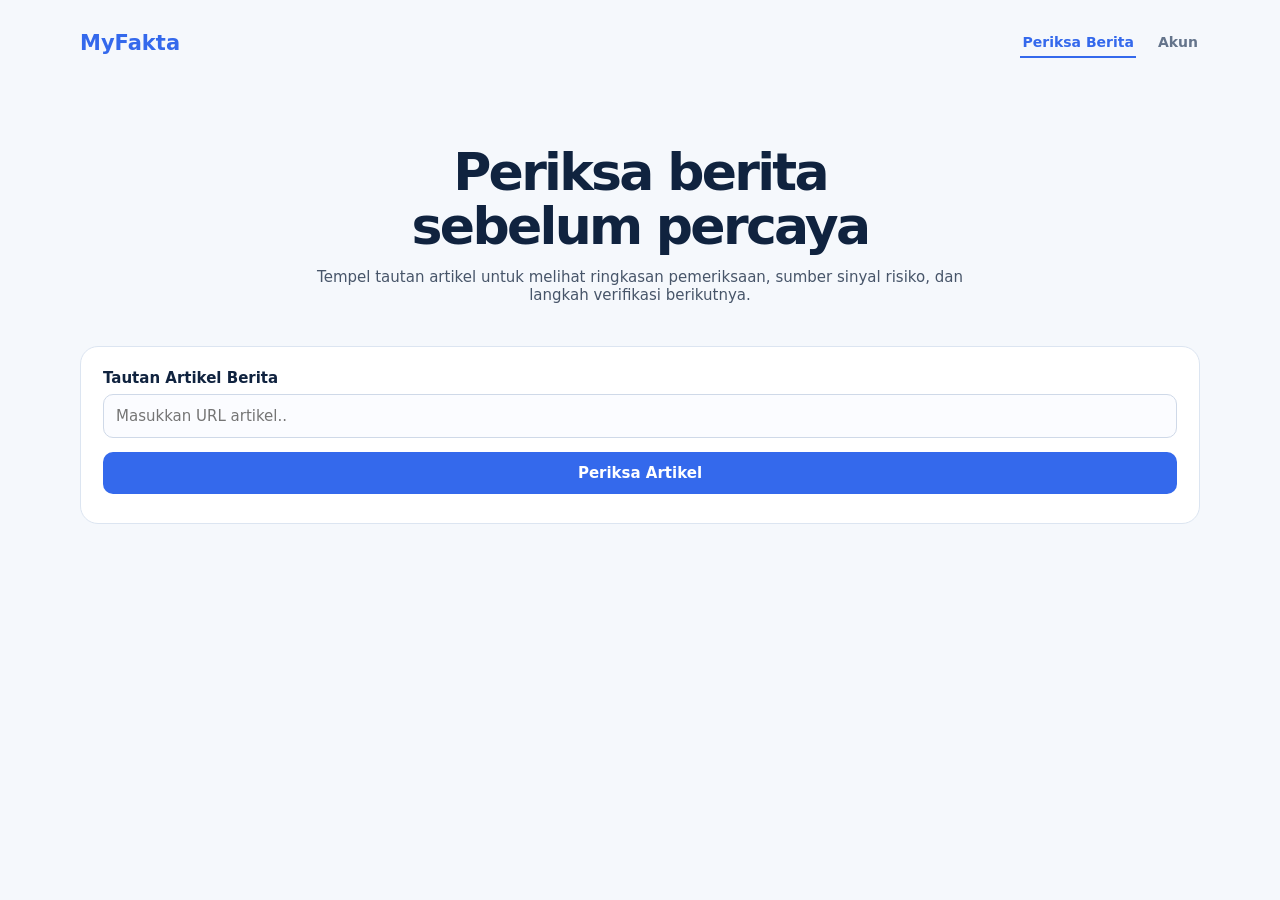
==== commit 507eb5bd: "feat: add error message and redirect" ====
--- a/Frontend/index.html
+++ b/Frontend/index.html
@@ -15,13 +15,6 @@
             <nav class="nav-links">
                 <a href="index.html" class="active">Periksa Berita</a>
                 <a href="account.html">Akun</a>
-                <span class="nav-divider"></span>
-                <button type="button" class="theme-toggle" id="themeToggle" aria-label="Ganti tema">
-                    <span class="toggle-knob">
-                        <span class="icon-sun">☀️</span>
-                        <span class="icon-moon">🌙</span>
-                    </span>
-                </button>
             </nav>
         </div>
         <div id="hero-wrapper">
@@ -138,34 +131,12 @@
             <div class="modal-icon">!</div>
             <h3 id="modal-title">Perhatian</h3>
             <p id="modal-message">Pesan error</p>
+            <button id="modal-action-btn" class="btn-primary hidden"></button>
             <button id="modal-close-btn" class="btn-primary">OK</button>
         </div>
     </div>
 
     <script>
-    // ===== Dark / Light mode toggle =====
-    (function () {
-        const root = document.documentElement;
-        const toggleBtn = document.getElementById('themeToggle');
-
-        function applyTheme(theme) {
-            root.setAttribute('data-theme', theme);
-            try { localStorage.setItem('theme', theme); } catch (e) {}
-        }
-
-        let saved = 'light';
-        try { saved = localStorage.getItem('theme') || 'light'; } catch (e) {}
-        if (saved !== 'dark' && window.matchMedia && window.matchMedia('(prefers-color-scheme: dark)').matches) {
-            saved = 'dark';
-        }
-        applyTheme(saved);
-
-        toggleBtn.addEventListener('click', function () {
-            const next = root.getAttribute('data-theme') === 'dark' ? 'light' : 'dark';
-            applyTheme(next);
-        });
-    })();
-
     // Ganti sesuai domain Railway backend kamu
     const API_BASE_URL = 'https://hoax-detector-backend-production.up.railway.app';
 
@@ -198,10 +169,29 @@
     const modalTitle        = document.getElementById('modal-title');
     const modalMessage      = document.getElementById('modal-message');
     const modalCloseBtn     = document.getElementById('modal-close-btn');
-
-    function showModal(title, message) {
+    const modalActionBtn    = document.getElementById('modal-action-btn');
+
+    function getToken() {
+        return localStorage.getItem('myfakta_token');
+    }
+    function clearToken() {
+        localStorage.removeItem('myfakta_token');
+    }
+
+    // action (opsional): { label: 'Masuk', href: 'account.html' } -> tombol tambahan di modal
+    function showModal(title, message, action) {
         modalTitle.textContent = title;
         modalMessage.textContent = message;
+
+        if (action) {
+            modalActionBtn.textContent = action.label;
+            modalActionBtn.onclick = () => { window.location.href = action.href; };
+            modalActionBtn.classList.remove('hidden');
+        } else {
+            modalActionBtn.classList.add('hidden');
+            modalActionBtn.onclick = null;
+        }
+
         modalOverlay.classList.remove('hidden');
     }
 
@@ -310,15 +300,21 @@
     }
 
     async function checkArticle(url) {
+        const token = getToken();
         const response = await fetch(API_BASE_URL + '/api/check', {
             method: 'POST',
-            headers: { 'Content-Type': 'application/json' },
+            headers: {
+                'Content-Type': 'application/json',
+                'Authorization': 'Bearer ' + token,
+            },
             body: JSON.stringify({ content: url }),
         });
 
         if (!response.ok) {
             const errBody = await response.json().catch(() => ({}));
-            throw new Error(errBody.detail || 'Gagal memeriksa artikel. Coba lagi.');
+            const error = new Error(errBody.detail || 'Gagal memeriksa artikel. Coba lagi.');
+            error.status = response.status;
+            throw error;
         }
 
         return response.json();
@@ -328,6 +324,16 @@
         const url = inputUrl.value.trim();
         if (url === '') {
             showModal('Perhatian', 'Silakan masukkan URL artikel terlebih dahulu!');
+            return;
+        }
+
+        // Belum login: langsung arahkan ke halaman masuk/daftar
+        if (!getToken()) {
+            showModal(
+                'Masuk Dulu',
+                'Kamu perlu masuk atau daftar untuk memeriksa artikel. Gratis 3 pemeriksaan setiap hari.',
+                { label: 'Masuk / Daftar', href: 'account.html' }
+            );
             return;
         }
 
@@ -340,7 +346,25 @@
         } catch (err) {
             loadingSection.classList.add('hidden');
             heroWrapper.classList.remove('hidden');
-            showModal('Terjadi Kesalahan', err.message || 'Gagal menghubungi server. Coba lagi nanti.');
+
+            if (err.status === 401) {
+                // Token tidak valid / kedaluwarsa
+                clearToken();
+                showModal(
+                    'Sesi Berakhir',
+                    'Sesi login kamu sudah berakhir. Silakan masuk lagi.',
+                    { label: 'Masuk', href: 'account.html' }
+                );
+            } else if (err.status === 429) {
+                // Jatah harian habis
+                showModal(
+                    'Batas Harian Tercapai',
+                    err.message,
+                    { label: 'Lihat Paket', href: 'account.html' }
+                );
+            } else {
+                showModal('Terjadi Kesalahan', err.message || 'Gagal menghubungi server. Coba lagi nanti.');
+            }
         }
     });
 
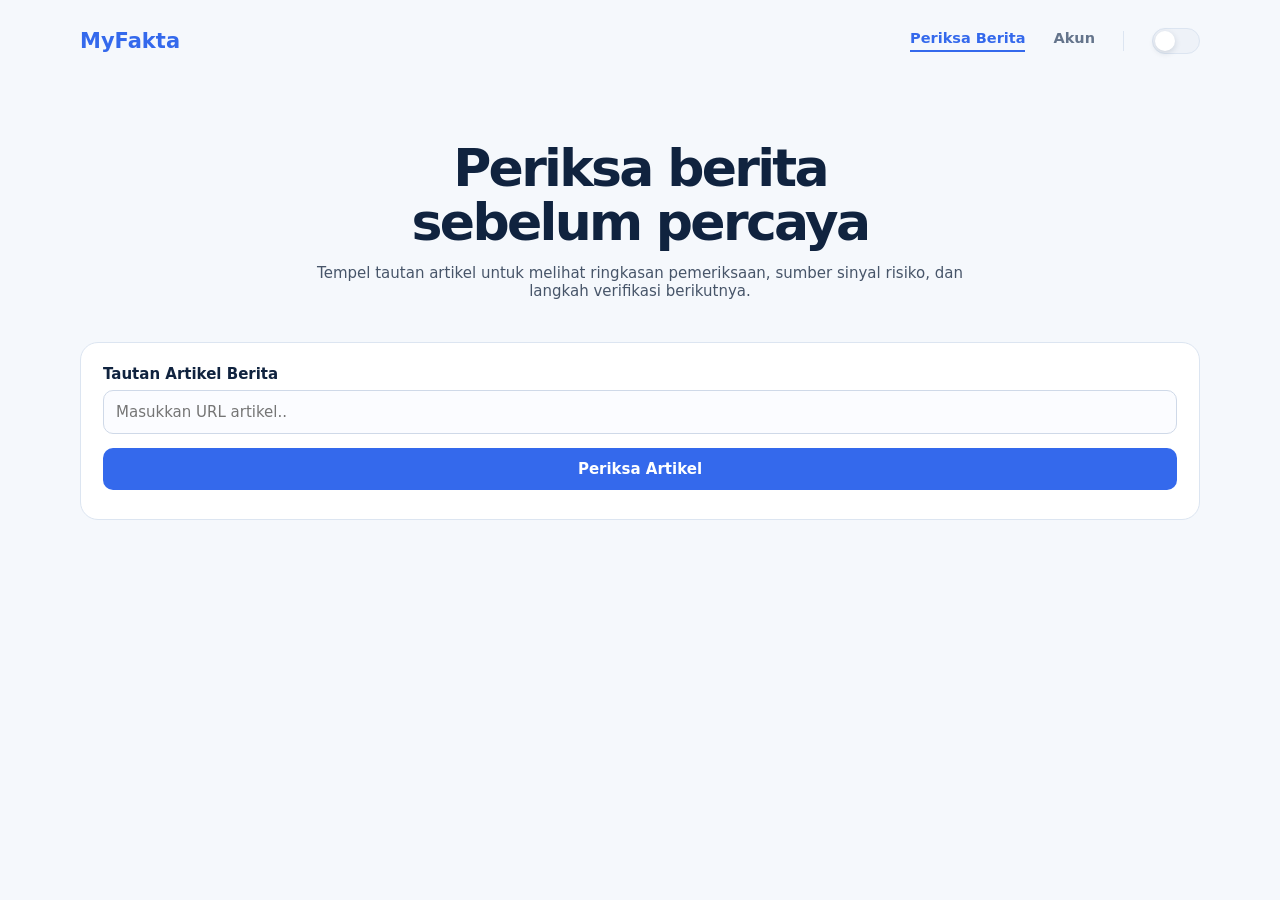
==== commit 3955e468: "chore: return dark mode" ====
--- a/Frontend/index.html
+++ b/Frontend/index.html
@@ -4,6 +4,17 @@
     <meta charset="UTF-8">
     <meta name="viewport" content="width=device-width, initial-scale=1.0">
     <title>MyFakta</title>
+    <script>
+        // Pasang tema sebelum halaman digambar, supaya tidak ada kilatan terang
+        (function () {
+            var t = null;
+            try { t = localStorage.getItem('theme'); } catch (e) {}
+            if (t !== 'dark' && t !== 'light') {
+                t = (window.matchMedia && window.matchMedia('(prefers-color-scheme: dark)').matches) ? 'dark' : 'light';
+            }
+            document.documentElement.setAttribute('data-theme', t);
+        })();
+    </script>
     <link rel="stylesheet" href="style.css">
     <link rel="stylesheet" href="account.css">
 </head>
@@ -15,6 +26,13 @@
             <nav class="nav-links">
                 <a href="index.html" class="active">Periksa Berita</a>
                 <a href="account.html">Akun</a>
+                <span class="nav-divider"></span>
+                <button type="button" class="theme-toggle" id="themeToggle" aria-label="Ganti tema">
+                    <span class="toggle-knob">
+                        <span class="icon-sun">☀️</span>
+                        <span class="icon-moon">🌙</span>
+                    </span>
+                </button>
             </nav>
         </div>
         <div id="hero-wrapper">
@@ -137,6 +155,30 @@
     </div>
 
     <script>
+    // ===== Dark / Light mode toggle =====
+    (function () {
+        const root = document.documentElement;
+        const toggleBtn = document.getElementById('themeToggle');
+
+        function applyTheme(theme) {
+            root.setAttribute('data-theme', theme);
+            try { localStorage.setItem('theme', theme); } catch (e) {}
+        }
+
+        let saved = null;
+        try { saved = localStorage.getItem('theme'); } catch (e) {}
+        // Preferensi sistem hanya dipakai kalau pengguna belum pernah memilih tema sendiri
+        if (saved !== 'dark' && saved !== 'light') {
+            saved = (window.matchMedia && window.matchMedia('(prefers-color-scheme: dark)').matches) ? 'dark' : 'light';
+        }
+        applyTheme(saved);
+
+        toggleBtn.addEventListener('click', function () {
+            const next = root.getAttribute('data-theme') === 'dark' ? 'light' : 'dark';
+            applyTheme(next);
+        });
+    })();
+
     // Ganti sesuai domain Railway backend kamu
     const API_BASE_URL = 'https://hoax-detector-backend-production.up.railway.app';
 
--- a/Frontend/account.css
+++ b/Frontend/account.css
@@ -1,41 +1,3 @@
-/* ===== Nav & brand row ===== */
-.brand-row {
-    display: flex;
-    align-items: center;
-    justify-content: space-between;
-    flex-wrap: wrap;
-    gap: 12px;
-}
-
-.brand-row .brand {
-    text-decoration: none;
-    color: #3469ec;
-}
-
-.nav-links {
-    display: flex;
-    gap: 20px;
-}
-
-.nav-links a {
-    color: #64748b;
-    text-decoration: none;
-    font-weight: 600;
-    font-size: 14px;
-    padding: 6px 2px;
-    border-bottom: 2px solid transparent;
-    transition: color 0.2s ease, border-color 0.2s ease;
-}
-
-.nav-links a:hover {
-    color: #3469ec;
-}
-
-.nav-links a.active {
-    color: #3469ec;
-    border-bottom-color: #3469ec;
-}
-
 /* ===== Auth section ===== */
 .auth-wrapper {
     max-width: 420px;
@@ -47,7 +9,6 @@
     border: 1px solid #dce5f1;
     border-radius: 18px;
     padding: 22px;
-    transition: background 0.35s ease, border-color 0.35s ease;
 }
 
 .auth-tabs {
@@ -57,7 +18,6 @@
     background: #f5f8fc;
     border-radius: 10px;
     padding: 4px;
-    transition: background 0.35s ease;
 }
 
 .auth-tab {
@@ -200,7 +160,6 @@
     border-radius: 10px;
     padding: 12px 14px;
     margin-bottom: 16px;
-    transition: background 0.35s ease, border-color 0.35s ease;
 }
 
 .apikey-box code {
@@ -267,64 +226,222 @@
     .profile-wrapper { margin-top: 24px; }
 }
 
+/* ===== Modal: tombol aksi tambahan ===== */
+.modal-box #modal-action-btn {
+    margin-bottom: 4px;
+}
+
+.modal-box #modal-close-btn.has-action,
+.modal-box #modal-action-btn:not(.hidden) + #modal-close-btn {
+    background: transparent;
+    color: #64748b;
+    border: 1px solid #dce5f1;
+}
+
+.modal-box #modal-action-btn:not(.hidden) + #modal-close-btn:hover {
+    background: #f5f8fc;
+}
+
+/* ===== Section heading ===== */
+.section-heading {
+    margin: 32px 0 6px;
+    font-size: 17px;
+    color: #10233f;
+}
+
+/* ===== Kartu jatah harian ===== */
+.quota-card {
+    padding: 22px 24px;
+}
+
+.quota-bar {
+    background: #eef2f8;
+    height: 8px;
+    border-radius: 4px;
+    overflow: hidden;
+    margin: 4px 0 12px;
+}
+
+.quota-fill {
+    height: 100%;
+    width: 0%;
+    border-radius: 4px;
+    background: #3469ec;
+    transition: width 0.6s ease, background 0.3s ease;
+}
+
+.quota-fill.full {
+    background: #f87171;
+}
+
+.quota-note {
+    margin: 0;
+    font-size: 13px;
+}
+
+/* ===== Pilihan paket ===== */
+.plan-grid {
+    display: grid;
+    grid-template-columns: repeat(3, 1fr);
+    gap: 12px;
+    margin-top: 14px;
+}
+
+.plan-option {
+    position: relative;
+    display: flex;
+    flex-direction: column;
+    align-items: flex-start;
+    gap: 4px;
+    margin: 0;
+    padding: 18px 16px;
+    background: #fff;
+    color: #10233f;
+    border: 1px solid #dce5f1;
+    border-radius: 14px;
+    text-align: left;
+    font-weight: 400;
+    transition: border-color 0.2s ease, box-shadow 0.2s ease, transform 0.2s ease;
+}
+
+.plan-option:hover {
+    background: #fff;
+    border-color: #3469ec;
+    box-shadow: 0 10px 24px rgba(52, 105, 236, 0.12);
+    transform: translateY(-2px);
+}
+
+.plan-option.featured {
+    border-color: #3469ec;
+    box-shadow: 0 0 0 1px #3469ec;
+}
+
+.plan-option-tag {
+    position: absolute;
+    top: -10px;
+    right: 12px;
+    background: #3469ec;
+    color: #fff;
+    font-size: 10.5px;
+    font-weight: 800;
+    letter-spacing: 0.5px;
+    padding: 3px 9px;
+    border-radius: 999px;
+}
+
+.plan-option-name {
+    font-size: 13px;
+    font-weight: 700;
+    color: #64748b;
+}
+
+.plan-option-price {
+    font-size: 20px;
+    font-weight: 800;
+    letter-spacing: -0.6px;
+    color: #10233f;
+}
+
+.plan-option-note {
+    font-size: 12px;
+    color: #8894a7;
+}
+
+@media (max-width: 640px) {
+    .plan-grid {
+        grid-template-columns: 1fr;
+    }
+}
+
 /* ============================================
-   BARU: dark mode untuk elemen khusus halaman Akun
+   Mode gelap untuk komponen halaman akun.
+   Palet mengikuti style.css: #0f1521 / #171f30 / #262f42
    ============================================ */
 
 html[data-theme="dark"] .auth-card {
     background: #171f30;
     border-color: #262f42;
 }
-
-html[data-theme="dark"] .auth-tabs {
-    background: #10192a;
-}
-
-html[data-theme="dark"] .auth-tab {
-    color: #93a1b8;
-}
+html[data-theme="dark"] .auth-tabs { background: #10192a; }
+html[data-theme="dark"] .auth-tab { color: #93a1b8; }
+html[data-theme="dark"] .auth-tab:hover { background: transparent; color: #6c93ff; }
 html[data-theme="dark"] .auth-tab.active {
     background: #262f42;
     color: #e2e8f5;
-    box-shadow: 0 2px 8px rgba(0, 0, 0, 0.3);
-}
-
-html[data-theme="dark"] .profile-header h2 { color: #e2e8f5; }
+    box-shadow: none;
+}
+
+html[data-theme="dark"] .profile-header h2,
+html[data-theme="dark"] .section-heading,
+html[data-theme="dark"] .plan-title { color: #e2e8f5; }
+
+html[data-theme="dark"] .plan-desc,
+html[data-theme="dark"] .plan-expiry,
+html[data-theme="dark"] .price-period { color: #93a1b8; }
+html[data-theme="dark"] .price-amount { color: #e2e8f5; }
+
+html[data-theme="dark"] .plan-desc code {
+    background: #10192a;
+    color: #b3bfd4;
+}
 
 html[data-theme="dark"] .status-pill.status-active {
     background: #0d1f1a;
-    color: #4ade80;
+    color: #34d399;
 }
 html[data-theme="dark"] .status-pill.status-inactive {
     background: #262f42;
     color: #93a1b8;
 }
-html[data-theme="dark"] .plan-expiry { color: #7c8aa3; }
-
-html[data-theme="dark"] .plan-title { color: #e2e8f5; }
-html[data-theme="dark"] .plan-desc { color: #93a1b8; }
-html[data-theme="dark"] .plan-desc code {
-    background: #262f42;
+
+/* Kartu jatah harian */
+html[data-theme="dark"] .quota-bar { background: #10192a; }
+html[data-theme="dark"] .quota-fill { background: #6c93ff; }
+html[data-theme="dark"] .quota-fill.full { background: #f87171; }
+
+/* Kartu pilihan paket */
+html[data-theme="dark"] .plan-option {
+    background: #171f30;
     color: #e2e8f5;
-}
-
-html[data-theme="dark"] .price-amount { color: #e2e8f5; }
-html[data-theme="dark"] .price-period { color: #7c8aa3; }
-
+    border-color: #262f42;
+}
+html[data-theme="dark"] .plan-option:hover {
+    background: #171f30;
+    border-color: #6c93ff;
+    box-shadow: 0 10px 24px rgba(108, 147, 255, 0.14);
+}
+html[data-theme="dark"] .plan-option.featured {
+    border-color: #6c93ff;
+    box-shadow: 0 0 0 1px #6c93ff;
+}
+html[data-theme="dark"] .plan-option-name { color: #93a1b8; }
+html[data-theme="dark"] .plan-option-price { color: #e2e8f5; }
+html[data-theme="dark"] .plan-option-note { color: #7c8aa3; }
+html[data-theme="dark"] .plan-option-tag { background: #6c93ff; color: #0f1521; }
+
+/* API key & contoh kode */
 html[data-theme="dark"] .apikey-box {
     background: #10192a;
     border-color: #262f42;
 }
 html[data-theme="dark"] .apikey-box code { color: #e2e8f5; }
-
-html[data-theme="dark"] .code-sample { background: #0a1220; }
-
+html[data-theme="dark"] .code-sample { background: #0a0f19; }
+
+/* Daftar sumber (halaman utama) */
 html[data-theme="dark"] .sources-title { color: #e2e8f5; }
 html[data-theme="dark"] .sources-list li a {
     background: #10192a;
     border-color: #262f42;
     color: #6c93ff;
 }
-html[data-theme="dark"] .sources-list li a:hover {
-    border-color: #6c93ff;
+html[data-theme="dark"] .sources-list li a:hover { border-color: #6c93ff; }
+
+/* Modal: tombol OK jadi sekunder saat ada tombol aksi */
+html[data-theme="dark"] .modal-box #modal-action-btn:not(.hidden) + #modal-close-btn {
+    background: transparent;
+    color: #93a1b8;
+    border-color: #333f57;
+}
+html[data-theme="dark"] .modal-box #modal-action-btn:not(.hidden) + #modal-close-btn:hover {
+    background: #262f42;
 }
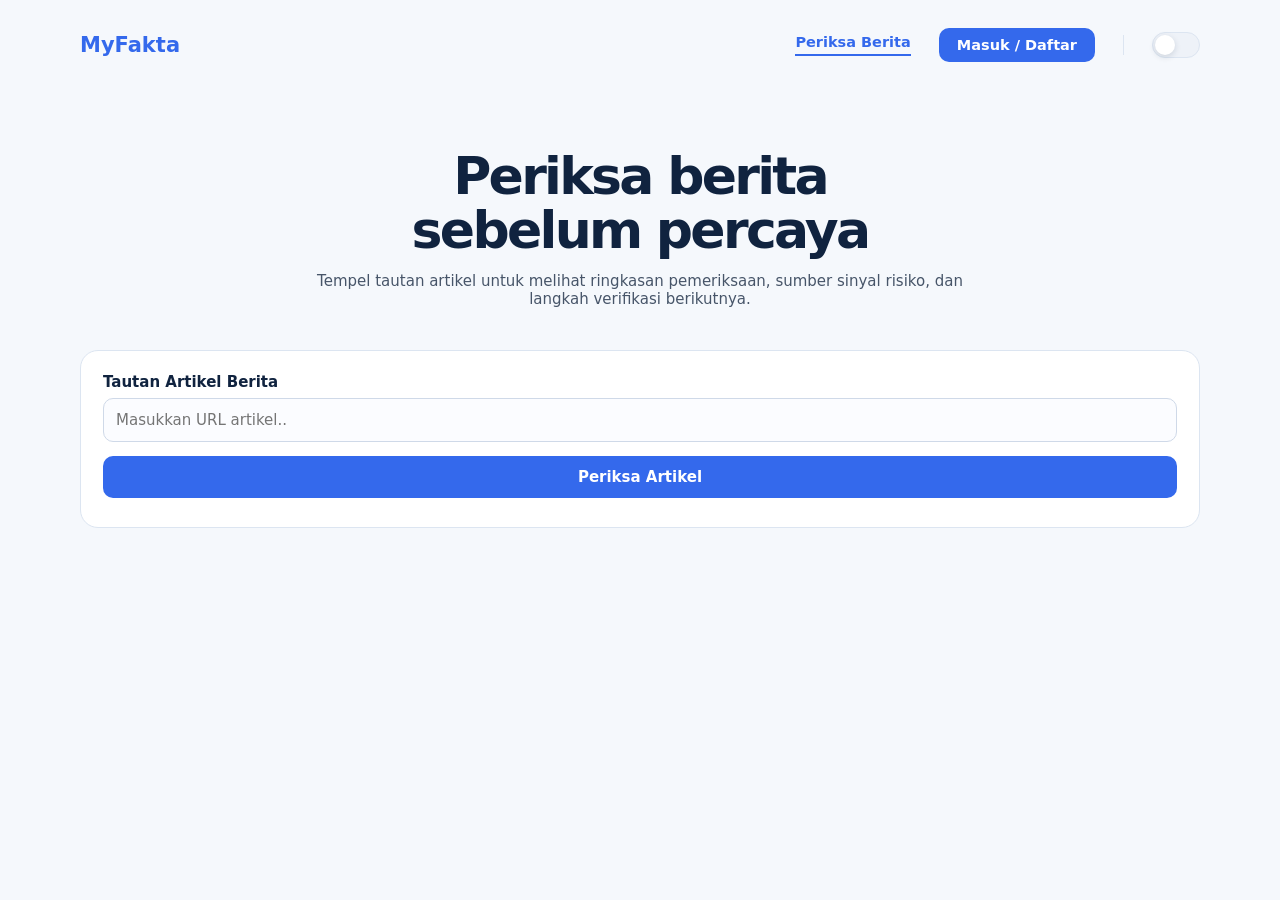
==== commit 08a7f220: "feat: add account status in index" ====
--- a/Frontend/index.html
+++ b/Frontend/index.html
@@ -25,7 +25,19 @@
             <a href="index.html" class="brand">MyFakta</a>
             <nav class="nav-links">
                 <a href="index.html" class="active">Periksa Berita</a>
-                <a href="account.html">Akun</a>
+
+                <!-- Belum login -->
+                <a href="account.html" id="nav-login-btn" class="nav-auth-btn hidden">Masuk / Daftar</a>
+
+                <!-- Sudah login -->
+                <a href="account.html" id="nav-account-chip" class="nav-account-chip hidden" title="Buka akun saya">
+                    <span class="nav-avatar" id="nav-avatar">?</span>
+                    <span class="nav-account-info">
+                        <span class="nav-account-email" id="nav-email">-</span>
+                        <span class="nav-account-quota" id="nav-quota">Memuat...</span>
+                    </span>
+                </a>
+
                 <span class="nav-divider"></span>
                 <button type="button" class="theme-toggle" id="themeToggle" aria-label="Ganti tema">
                     <span class="toggle-knob">
@@ -239,6 +251,69 @@
 
     function closeModal() {
         modalOverlay.classList.add('hidden');
+    }
+
+    // ===== Status auth di navbar =====
+    const navLoginBtn    = document.getElementById('nav-login-btn');
+    const navAccountChip = document.getElementById('nav-account-chip');
+    const navAvatar      = document.getElementById('nav-avatar');
+    const navEmail       = document.getElementById('nav-email');
+    const navQuota       = document.getElementById('nav-quota');
+
+    function showNavGuest() {
+        navAccountChip.classList.add('hidden');
+        navLoginBtn.classList.remove('hidden');
+    }
+
+    function showNavUser(profile) {
+        navLoginBtn.classList.add('hidden');
+        navAccountChip.classList.remove('hidden');
+
+        navAvatar.textContent = (profile.email || '?').charAt(0).toUpperCase();
+        navEmail.textContent = profile.email;
+
+        if (profile.is_subscribed) {
+            navQuota.textContent = 'Tanpa batas';
+            navQuota.className = 'nav-account-quota pro';
+        } else {
+            const limit = profile.daily_limit || 3;
+            const used = profile.checks_used_today || 0;
+            const left = Math.max(0, limit - used);
+            navQuota.textContent = 'Sisa ' + left + ' dari ' + limit + ' hari ini';
+            navQuota.className = 'nav-account-quota' + (left === 0 ? ' empty' : '');
+        }
+    }
+
+    async function refreshNavAuth() {
+        const token = getToken();
+        if (!token) {
+            showNavGuest();
+            return;
+        }
+
+        // Tampilkan chip dulu supaya tidak berkedip saat menunggu server
+        navLoginBtn.classList.add('hidden');
+        navAccountChip.classList.remove('hidden');
+
+        try {
+            const response = await fetch(API_BASE_URL + '/api/account/me', {
+                headers: { 'Authorization': 'Bearer ' + token },
+            });
+
+            if (response.status === 401) {
+                // Token tidak valid / kedaluwarsa
+                clearToken();
+                showNavGuest();
+                return;
+            }
+            if (!response.ok) throw new Error('Gagal memuat profil');
+
+            showNavUser(await response.json());
+        } catch (err) {
+            // Server bermasalah: jangan logout, cukup tampilkan chip tanpa data jatah
+            navEmail.textContent = 'Akun saya';
+            navQuota.textContent = 'Lihat detail';
+        }
     }
 
     // 4 kartu analisis (kredibilitas/bahasa/fakta/konteks) masih PLACEHOLDER,
@@ -385,6 +460,7 @@
         try {
             const data = await checkArticle(url);
             showResult(data);
+            refreshNavAuth(); // perbarui sisa jatah di navbar
         } catch (err) {
             loadingSection.classList.add('hidden');
             heroWrapper.classList.remove('hidden');
@@ -392,6 +468,7 @@
             if (err.status === 401) {
                 // Token tidak valid / kedaluwarsa
                 clearToken();
+                showNavGuest();
                 showModal(
                     'Sesi Berakhir',
                     'Sesi login kamu sudah berakhir. Silakan masuk lagi.',
@@ -399,6 +476,7 @@
                 );
             } else if (err.status === 429) {
                 // Jatah harian habis
+                refreshNavAuth();
                 showModal(
                     'Batas Harian Tercapai',
                     err.message,
@@ -422,6 +500,9 @@
     modalOverlay.addEventListener('click', e => {
         if (e.target === modalOverlay) closeModal();
     });
+
+    // ===== Init =====
+    refreshNavAuth();
     </script>
 </body>
 </html>
--- a/Frontend/style.css
+++ b/Frontend/style.css
@@ -779,4 +779,111 @@
 
 html[data-theme="dark"] .modal-box { background: #171f30; }
 html[data-theme="dark"] .modal-box h3 { color: #e2e8f5; }
-html[data-theme="dark"] .modal-box p { color: #b3bfd4; }+html[data-theme="dark"] .modal-box p { color: #b3bfd4; }
+
+/* ============================================
+   Status auth di navbar (index.html)
+   ============================================ */
+
+.nav-links a.nav-auth-btn {
+    background: #3469ec;
+    color: #fff;
+    padding: 9px 18px;
+    border: 0;
+    border-radius: 10px;
+    font-weight: 700;
+    transition: background 0.2s ease;
+}
+
+.nav-links a.nav-auth-btn:hover {
+    background: #2a55c9;
+    color: #fff;
+}
+
+.nav-links a.nav-account-chip {
+    display: flex;
+    align-items: center;
+    gap: 10px;
+    padding: 6px 14px 6px 6px;
+    background: #fff;
+    border: 1px solid #dce5f1;
+    border-bottom: 1px solid #dce5f1;
+    border-radius: 999px;
+    transition: border-color 0.2s ease, box-shadow 0.2s ease, background 0.35s ease;
+}
+
+.nav-links a.nav-account-chip:hover {
+    border-color: #3469ec;
+    box-shadow: 0 6px 16px rgba(52, 105, 236, 0.12);
+}
+
+.nav-avatar {
+    width: 32px;
+    height: 32px;
+    border-radius: 50%;
+    background: #3469ec;
+    color: #fff;
+    font-size: 14px;
+    font-weight: 800;
+    display: flex;
+    align-items: center;
+    justify-content: center;
+    flex-shrink: 0;
+}
+
+.nav-account-info {
+    display: flex;
+    flex-direction: column;
+    line-height: 1.2;
+    min-width: 0;
+}
+
+.nav-account-email {
+    font-size: 13px;
+    font-weight: 700;
+    color: #10233f;
+    max-width: 150px;
+    overflow: hidden;
+    text-overflow: ellipsis;
+    white-space: nowrap;
+}
+
+.nav-account-quota {
+    font-size: 11.5px;
+    font-weight: 600;
+    color: #64748b;
+}
+
+.nav-account-quota.pro   { color: #059669; }
+.nav-account-quota.empty { color: #dc2626; }
+
+@media (max-width: 640px) {
+    .nav-links { gap: 12px; }
+
+    /* Di HP: chip hanya avatar, teks disembunyikan */
+    .nav-account-info { display: none; }
+    .nav-links a.nav-account-chip { padding: 4px; }
+
+    .nav-links a.nav-auth-btn { padding: 8px 14px; font-size: 13px; }
+}
+
+/* ----- Mode gelap ----- */
+html[data-theme="dark"] .nav-links a.nav-auth-btn {
+    background: #6c93ff;
+    color: #0f1521;
+}
+html[data-theme="dark"] .nav-links a.nav-auth-btn:hover { background: #8aa9ff; }
+
+html[data-theme="dark"] .nav-links a.nav-account-chip {
+    background: #171f30;
+    border-color: #262f42;
+}
+html[data-theme="dark"] .nav-links a.nav-account-chip:hover {
+    border-color: #6c93ff;
+    box-shadow: 0 6px 16px rgba(108, 147, 255, 0.14);
+}
+html[data-theme="dark"] .nav-avatar { background: #6c93ff; color: #0f1521; }
+html[data-theme="dark"] .nav-account-email { color: #e2e8f5; }
+html[data-theme="dark"] .nav-account-quota { color: #93a1b8; }
+html[data-theme="dark"] .nav-account-quota.pro   { color: #34d399; }
+html[data-theme="dark"] .nav-account-quota.empty { color: #f87171; }
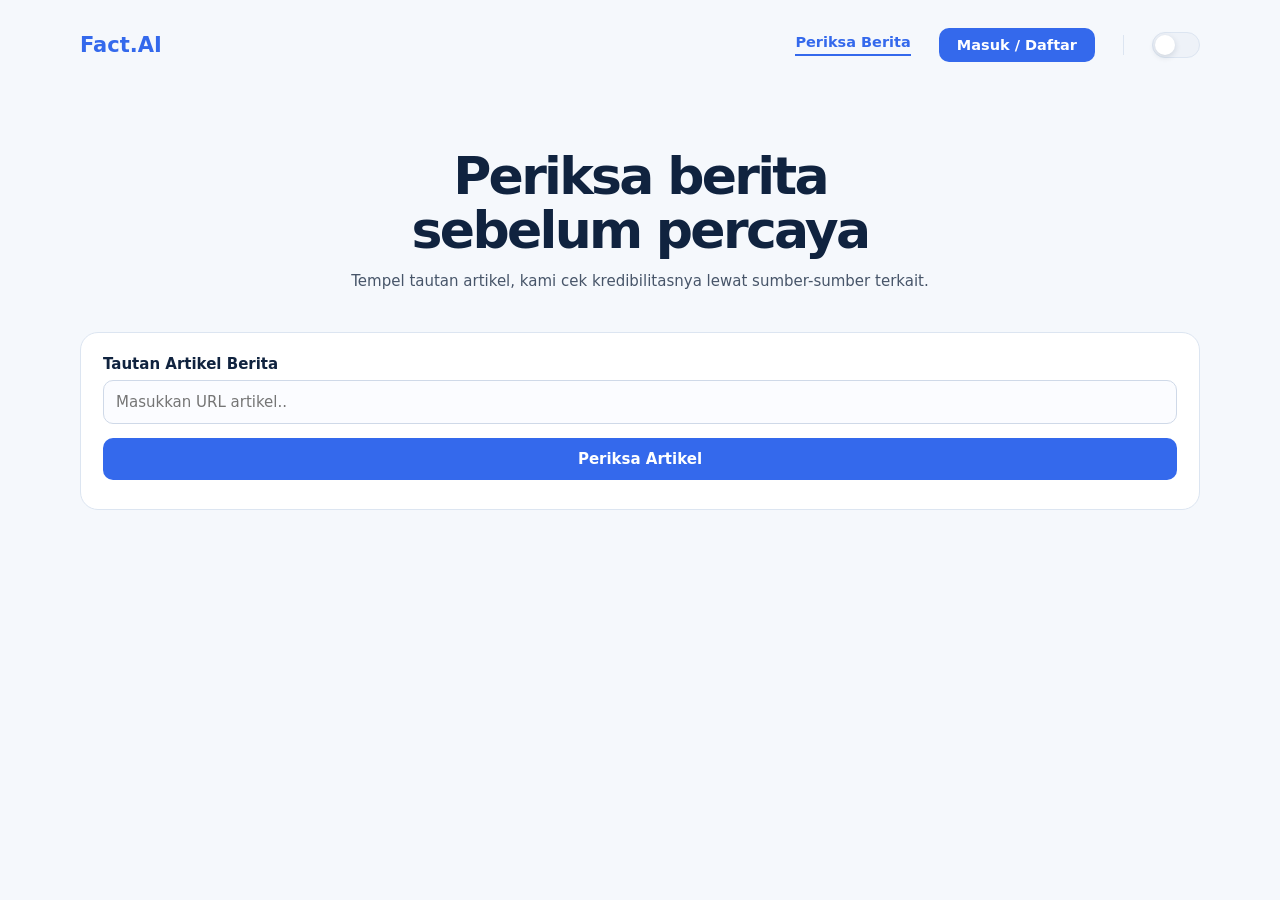
==== commit 2418dc23: "feat: update UI text" ====
--- a/Frontend/index.html
+++ b/Frontend/index.html
@@ -3,9 +3,8 @@
 <head>
     <meta charset="UTF-8">
     <meta name="viewport" content="width=device-width, initial-scale=1.0">
-    <title>MyFakta</title>
+    <title>Fact.AI</title>
     <script>
-        // Pasang tema sebelum halaman digambar, supaya tidak ada kilatan terang
         (function () {
             var t = null;
             try { t = localStorage.getItem('theme'); } catch (e) {}
@@ -17,19 +16,18 @@
     </script>
     <link rel="stylesheet" href="style.css">
     <link rel="stylesheet" href="account.css">
+    <script src="config.js"></script>
 </head>
 <body>
     <main class="page">
 
         <div class="brand-row">
-            <a href="index.html" class="brand">MyFakta</a>
+            <a href="index.html" class="brand">Fact.AI</a>
             <nav class="nav-links">
                 <a href="index.html" class="active">Periksa Berita</a>
 
-                <!-- Belum login -->
                 <a href="account.html" id="nav-login-btn" class="nav-auth-btn hidden">Masuk / Daftar</a>
 
-                <!-- Sudah login -->
                 <a href="account.html" id="nav-account-chip" class="nav-account-chip hidden" title="Buka akun saya">
                     <span class="nav-avatar" id="nav-avatar">?</span>
                     <span class="nav-account-info">
@@ -50,7 +48,7 @@
         <div id="hero-wrapper">
             <section class="judul">
                 <h1>Periksa berita<br>sebelum percaya</h1>
-                <p>Tempel tautan artikel untuk melihat ringkasan pemeriksaan, sumber sinyal risiko, dan langkah verifikasi berikutnya.</p>
+                <p>Tempel tautan artikel, kami cek kredibilitasnya lewat sumber-sumber terkait.</p>
             </section>
 
             <section id="input-section" class="input">
@@ -167,7 +165,6 @@
     </div>
 
     <script>
-    // ===== Dark / Light mode toggle =====
     (function () {
         const root = document.documentElement;
         const toggleBtn = document.getElementById('themeToggle');
@@ -179,7 +176,6 @@
 
         let saved = null;
         try { saved = localStorage.getItem('theme'); } catch (e) {}
-        // Preferensi sistem hanya dipakai kalau pengguna belum pernah memilih tema sendiri
         if (saved !== 'dark' && saved !== 'light') {
             saved = (window.matchMedia && window.matchMedia('(prefers-color-scheme: dark)').matches) ? 'dark' : 'light';
         }
@@ -191,8 +187,7 @@
         });
     })();
 
-    // Ganti sesuai domain Railway backend kamu
-    const API_BASE_URL = 'https://hoax-detector-backend-production.up.railway.app';
+    const API_BASE_URL = window.API_BASE_URL;
 
     const inputUrl          = document.getElementById('url');
     const btnAnalys         = document.getElementById('analys');
@@ -232,7 +227,6 @@
         localStorage.removeItem('myfakta_token');
     }
 
-    // action (opsional): { label: 'Masuk', href: 'account.html' } -> tombol tambahan di modal
     function showModal(title, message, action) {
         modalTitle.textContent = title;
         modalMessage.textContent = message;
@@ -253,7 +247,6 @@
         modalOverlay.classList.add('hidden');
     }
 
-    // ===== Status auth di navbar =====
     const navLoginBtn    = document.getElementById('nav-login-btn');
     const navAccountChip = document.getElementById('nav-account-chip');
     const navAvatar      = document.getElementById('nav-avatar');
@@ -291,7 +284,6 @@
             return;
         }
 
-        // Tampilkan chip dulu supaya tidak berkedip saat menunggu server
         navLoginBtn.classList.add('hidden');
         navAccountChip.classList.remove('hidden');
 
@@ -301,7 +293,6 @@
             });
 
             if (response.status === 401) {
-                // Token tidak valid / kedaluwarsa
                 clearToken();
                 showNavGuest();
                 return;
@@ -310,15 +301,12 @@
 
             showNavUser(await response.json());
         } catch (err) {
-            // Server bermasalah: jangan logout, cukup tampilkan chip tanpa data jatah
             navEmail.textContent = 'Akun saya';
             navQuota.textContent = 'Lihat detail';
         }
     }
 
-    // 4 kartu analisis (kredibilitas/bahasa/fakta/konteks) masih PLACEHOLDER,
-    // belum dihitung oleh backend. Diisi angka generik supaya UI tetap terlihat lengkap,
-    // akan diganti data asli setelah Layer 1-2 backend diimplementasikan.
+    // 4 kartu analisis masih placeholder, belum dihitung backend.
     function setPlaceholderAnalysis(level) {
         const presets = {
             green:  { kredibilitas: 10, bahasa: 15, fakta: 10, konteks: 15 },
@@ -339,7 +327,6 @@
         }
     }
 
-    // Petakan verdict asli dari backend (HOAX/MISLEADING/VALID/UNVERIFIED) ke level warna UI
     function mapVerdictToLevel(verdict) {
         switch (verdict) {
             case 'VALID': return 'green';
@@ -405,7 +392,6 @@
         verdictBadgeS.textContent = subMap[level];
         resultTitle.textContent = titleMap[level];
 
-        // Skor risiko dan penjelasan dari data ASLI backend
         scoreNumber.textContent = data.confidence ?? 0;
         scoreDesc.textContent = data.explanation || '-';
         nextStepText.textContent = nextStepMap[level];
@@ -444,7 +430,6 @@
             return;
         }
 
-        // Belum login: langsung arahkan ke halaman masuk/daftar
         if (!getToken()) {
             showModal(
                 'Masuk Dulu',
@@ -460,13 +445,12 @@
         try {
             const data = await checkArticle(url);
             showResult(data);
-            refreshNavAuth(); // perbarui sisa jatah di navbar
+            refreshNavAuth();
         } catch (err) {
             loadingSection.classList.add('hidden');
             heroWrapper.classList.remove('hidden');
 
             if (err.status === 401) {
-                // Token tidak valid / kedaluwarsa
                 clearToken();
                 showNavGuest();
                 showModal(
@@ -475,7 +459,6 @@
                     { label: 'Masuk', href: 'account.html' }
                 );
             } else if (err.status === 429) {
-                // Jatah harian habis
                 refreshNavAuth();
                 showModal(
                     'Batas Harian Tercapai',
@@ -501,7 +484,6 @@
         if (e.target === modalOverlay) closeModal();
     });
 
-    // ===== Init =====
     refreshNavAuth();
     </script>
 </body>
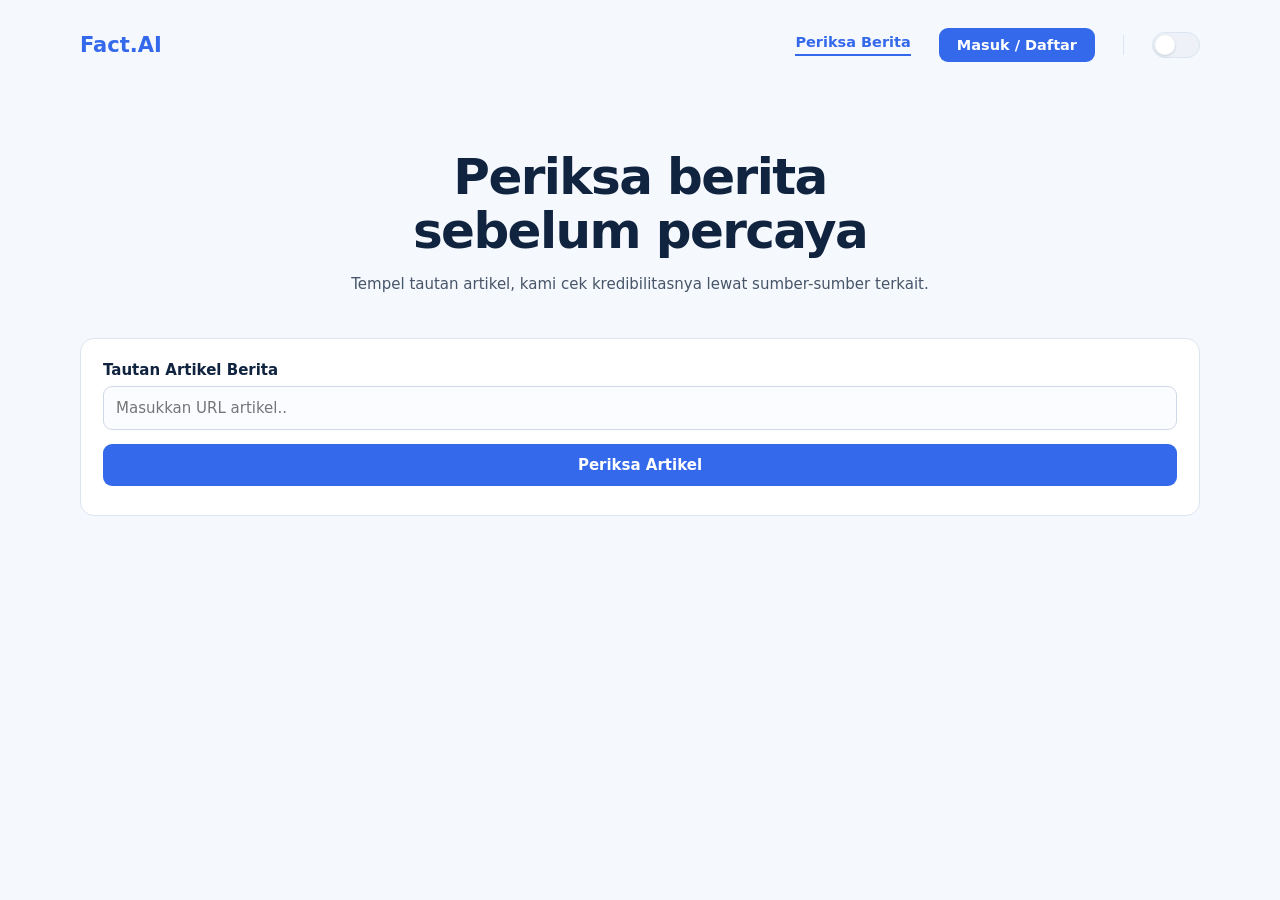
==== commit 16307790: "feat: render analyze card" ====
--- a/Frontend/index.html
+++ b/Frontend/index.html
@@ -306,24 +306,37 @@
         }
     }
 
-    // 4 kartu analisis masih placeholder, belum dihitung backend.
-    function setPlaceholderAnalysis(level) {
-        const presets = {
+    function renderAnalysis(analysisDetails, level) {
+        const fallbackPresets = {
             green:  { kredibilitas: 10, bahasa: 15, fakta: 10, konteks: 15 },
             yellow: { kredibilitas: 40, bahasa: 45, fakta: 55, konteks: 50 },
             red:    { kredibilitas: 90, bahasa: 85, fakta: 92, konteks: 80 },
         };
-        const descs = {
+        const fallbackDescs = {
             kredibilitas: 'Belum dihitung otomatis oleh sistem — fitur analisis sumber sedang dikembangkan.',
             bahasa: 'Belum dihitung otomatis oleh sistem — fitur analisis bahasa sedang dikembangkan.',
             fakta: 'Belum dihitung otomatis oleh sistem — fitur pencocokan fakta sedang dikembangkan.',
             konteks: 'Belum dihitung otomatis oleh sistem — fitur evaluasi konteks sedang dikembangkan.',
         };
-        const values = presets[level] || presets.yellow;
-        for (const key in values) {
-            document.getElementById('pct-' + key).textContent = values[key] + '%';
-            document.getElementById('bar-' + key).style.width = values[key] + '%';
-            document.getElementById('desc-' + key).textContent = descs[key];
+
+        // key frontend -> key backend
+        const keyMap = {
+            kredibilitas: 'credibility',
+            bahasa: 'language',
+            fakta: 'fact_match',
+            konteks: 'context',
+        };
+
+        for (const feKey in keyMap) {
+            const beKey = keyMap[feKey];
+            const aspect = analysisDetails && analysisDetails[beKey];
+
+            const score = aspect ? aspect.score : (fallbackPresets[level] || fallbackPresets.yellow)[feKey];
+            const desc = aspect ? aspect.description : fallbackDescs[feKey];
+
+            document.getElementById('pct-' + feKey).textContent = score + '%';
+            document.getElementById('bar-' + feKey).style.width = score + '%';
+            document.getElementById('desc-' + feKey).textContent = desc;
         }
     }
 
@@ -396,7 +409,7 @@
         scoreDesc.textContent = data.explanation || '-';
         nextStepText.textContent = nextStepMap[level];
 
-        setPlaceholderAnalysis(level);
+        renderAnalysis(data.analysis_details, level);
         renderSources(data.sources);
 
         resultSection.scrollIntoView({ behavior: 'smooth' });
--- a/Frontend/style.css
+++ b/Frontend/style.css
@@ -27,32 +27,33 @@
 
 .judul h1 {
     margin: 0;
-    font-size: 52px;
-    letter-spacing: -2.7px;
-    line-height: 1.03;
+    font-size: 50px;
+    letter-spacing: -1.6px;
+    line-height: 1.08;
 }
 
 .judul p {
     color: #475569;
+    line-height: 1.55;
 }
 
 .input {
     background: #fff;
     border: 1px solid #dce5f1;
-    border-radius: 18px;
+    border-radius: 14px;
     margin-top: 24px;
     padding: 22px;
     transition: background 0.35s ease, border-color 0.35s ease;
 }
 
 .input label {
-    font-weight: bold;
+    font-weight: 600;
 }
 
 input,
 button {
     box-sizing: border-box;
-    border-radius: 10px;
+    border-radius: 9px;
     font: inherit;
     margin: 7px 0;
     padding: 12px;
@@ -63,7 +64,13 @@
     background: #fbfcff;
     border: 1px solid #cfd9e8;
     color: #10233f;
-    transition: background 0.3s ease, border-color 0.3s ease, color 0.3s ease;
+    transition: background 0.2s ease, border-color 0.15s ease, color 0.2s ease;
+}
+
+input:focus {
+    outline: none;
+    border-color: #3469ec;
+    box-shadow: 0 0 0 3px rgba(52, 105, 236, 0.12);
 }
 
 button {
@@ -71,12 +78,16 @@
     border: 0;
     color: #fff;
     cursor: pointer;
-    font-weight: 700;
-    transition: background 0.2s ease;
+    font-weight: 600;
+    transition: background 0.15s ease;
 }
 
 button:hover {
     background: #2a55c9;
+}
+
+button:active {
+    background: #2249b3;
 }
 
 .hidden {
@@ -101,12 +112,12 @@
 }
 
 .spinner {
-    width: 48px;
-    height: 48px;
-    border: 4px solid #dce5f1;
-    border-top: 4px solid #3469ec;
+    width: 40px;
+    height: 40px;
+    border: 3px solid #dce5f1;
+    border-top: 3px solid #3469ec;
     border-radius: 50%;
-    animation: spin 1s linear infinite;
+    animation: spin 0.85s linear infinite;
     margin-bottom: 16px;
 }
 
@@ -123,10 +134,10 @@
 
 .result-card {
     background: #fff;
-    border: 1px solid #e6ecf5;
-    border-radius: 20px;
-    padding: 32px;
-    box-shadow: 0 8px 30px rgba(16, 35, 63, 0.06);
+    border: 1px solid #e2e8f2;
+    border-radius: 16px;
+    padding: 30px;
+    box-shadow: 0 1px 2px rgba(16, 35, 63, 0.04);
     transition: background 0.35s ease, border-color 0.35s ease;
 }
 
@@ -142,17 +153,18 @@
 .badge-label {
     display: inline-block;
     font-size: 11px;
-    font-weight: 800;
-    letter-spacing: 1.2px;
+    font-weight: 700;
+    letter-spacing: 1px;
     color: #3469ec;
     margin-bottom: 8px;
 }
 
 .result-header-text h2 {
     margin: 0 0 8px 0;
-    font-size: 24px;
+    font-size: 22px;
     color: #10233f;
-    letter-spacing: -0.6px;
+    letter-spacing: -0.4px;
+    line-height: 1.3;
 }
 
 .result-url {
@@ -175,14 +187,14 @@
 }
 
 .verdict-badge-icon {
-    width: 34px;
-    height: 34px;
+    width: 32px;
+    height: 32px;
     border-radius: 50%;
     display: flex;
     align-items: center;
     justify-content: center;
-    font-weight: 800;
-    font-size: 17px;
+    font-weight: 700;
+    font-size: 16px;
     color: #fff;
     flex-shrink: 0;
     line-height: 1;
@@ -196,9 +208,9 @@
 
 #verdict-badge-title {
     display: block;
-    font-weight: 800;
-    font-size: 13px;
-    letter-spacing: 1px;
+    font-weight: 700;
+    font-size: 12.5px;
+    letter-spacing: 0.8px;
     line-height: 1.1;
 }
 
@@ -206,24 +218,24 @@
     display: block;
     font-size: 11px;
     margin-top: 2px;
-    opacity: 0.85;
+    opacity: 0.8;
 }
 
 .verdict-badge.yellow { background: #fef3c7; color: #92400e; }
-.verdict-badge.yellow .verdict-badge-icon { background: #fbbf24; }
+.verdict-badge.yellow .verdict-badge-icon { background: #f0b429; }
 
 .verdict-badge.green  { background: #d1fae5; color: #065f46; }
-.verdict-badge.green  .verdict-badge-icon { background: #34d399; }
+.verdict-badge.green  .verdict-badge-icon { background: #2fb87e; }
 
 .verdict-badge.red    { background: #fee2e2; color: #991b1b; }
-.verdict-badge.red    .verdict-badge-icon { background: #f87171; }
+.verdict-badge.red    .verdict-badge-icon { background: #ea5252; }
 
 .verdict-panel {
     display: flex;
     align-items: stretch;
     gap: 24px;
-    padding: 24px 26px;
-    border-radius: 16px;
+    padding: 22px 24px;
+    border-radius: 14px;
     margin-bottom: 22px;
     background: #f5f8fc;
     border: 1px solid #e6ecf5;
@@ -231,18 +243,18 @@
 }
 
 .verdict-panel.status-green {
-    background: #ecfdf5;
-    border-color: #a7f3d0;
+    background: #eefaf4;
+    border-color: #b6ecd3;
 }
 
 .verdict-panel.status-yellow {
-    background: #fffbeb;
-    border-color: #fde68a;
+    background: #fdf9ec;
+    border-color: #f4e2a3;
 }
 
 .verdict-panel.status-red {
-    background: #fef2f2;
-    border-color: #fecaca;
+    background: #fdf1f1;
+    border-color: #f3c6c6;
 }
 
 .verdict-score {
@@ -254,8 +266,8 @@
 
 .verdict-score-label {
     font-size: 11px;
-    font-weight: 800;
-    letter-spacing: 1px;
+    font-weight: 700;
+    letter-spacing: 0.8px;
     color: #8894a7;
     margin-bottom: 4px;
 }
@@ -267,22 +279,22 @@
 }
 
 #score-number {
-    font-size: 46px;
-    font-weight: 800;
+    font-size: 40px;
+    font-weight: 700;
     color: #10233f;
-    letter-spacing: -2px;
+    letter-spacing: -1.4px;
     line-height: 1;
 }
 
 .verdict-score-max {
     font-size: 14px;
     color: #8894a7;
-    font-weight: 600;
+    font-weight: 500;
 }
 
 .verdict-divider {
     width: 1px;
-    background: rgba(16, 35, 63, 0.08);
+    background: rgba(16, 35, 63, 0.09);
     margin: 4px 0;
     flex-shrink: 0;
 }
@@ -312,7 +324,7 @@
     display: block;
     font-size: 13px;
     color: #10233f;
-    font-weight: 700;
+    font-weight: 600;
     margin-bottom: 2px;
 }
 
@@ -326,45 +338,44 @@
 .analysis-grid {
     display: grid;
     grid-template-columns: repeat(2, 1fr);
-    gap: 16px;
+    gap: 14px;
     margin-bottom: 22px;
-    --status-color: #fbbf24;
-    --status-color-dark: #f5b014;
+    --status-color: #f0b429;
+    --status-color-dark: #d99a1f;
 }
 
 .analysis-grid.status-green {
-    --status-color: #34d399;
-    --status-color-dark: #2ec48b;
+    --status-color: #2fb87e;
+    --status-color-dark: #279c6a;
 }
 
 .analysis-grid.status-yellow {
-    --status-color: #fbbf24;
-    --status-color-dark: #f5b014;
+    --status-color: #f0b429;
+    --status-color-dark: #d99a1f;
 }
 
 .analysis-grid.status-red {
-    --status-color: #f87171;
-    --status-color-dark: #f55f5f;
+    --status-color: #ea5252;
+    --status-color-dark: #d43f3f;
 }
 
 .analysis-card {
     position: relative;
     background: #fff;
     border: 1px solid #e6ecf5;
-    border-radius: 14px;
-    padding: 20px;
+    border-radius: 12px;
+    padding: 18px 20px;
     cursor: pointer;
     overflow: hidden;
-    transition: border-color 0.25s ease, box-shadow 0.25s ease, background 0.35s ease;
+    transition: border-color 0.15s ease;
 }
 
 .analysis-card:hover {
-    border-color: #c7d5ee;
-    box-shadow: 0 12px 28px rgba(16, 35, 63, 0.08);
+    border-color: #b8c8e6;
 }
 
 .analysis-card > * {
-    transition: opacity 0.2s ease;
+    transition: opacity 0.15s ease;
 }
 
 .analysis-card:hover > * {
@@ -381,18 +392,18 @@
 
 .analysis-card h3 {
     margin: 0;
-    font-size: 15px;
+    font-size: 14px;
     color: #10233f;
-    font-weight: 700;
+    font-weight: 600;
     flex: 1;
 }
 
 .card-percent {
     font-size: 14px;
-    font-weight: 800;
-    letter-spacing: -0.3px;
+    font-weight: 700;
+    letter-spacing: -0.2px;
     color: var(--status-color);
-    transition: color 0.4s ease;
+    transition: color 0.3s ease;
 }
 
 .mini-bar {
@@ -408,7 +419,7 @@
     border-radius: 3px;
     width: 0%;
     background: var(--status-color);
-    transition: width 0.9s ease-in-out, background 0.4s ease;
+    transition: width 0.6s ease, background 0.3s ease;
 }
 
 .analysis-card p {
@@ -426,25 +437,21 @@
     color: #fff;
     font-size: 12.5px;
     line-height: 1.6;
-    padding: 22px 20px;
+    padding: 20px;
     display: flex;
     align-items: flex-start;
     justify-content: flex-start;
     text-align: left;
     opacity: 0;
-    transform: translateY(12px);
     pointer-events: none;
-    transition: opacity 0.28s ease, transform 0.28s ease,
-                background 0.4s ease;
-    border-radius: 14px;
+    transition: opacity 0.18s ease;
+    border-radius: 12px;
     font-weight: 500;
-    box-shadow: inset 0 0 0 1px rgba(255, 255, 255, 0.15);
     z-index: 5;
 }
 
 .analysis-card:hover::after {
     opacity: 1;
-    transform: translateY(0);
 }
 
 .action-buttons {
@@ -456,11 +463,11 @@
     color: #fff;
     border: 0;
     padding: 12px;
-    border-radius: 10px;
-    font-weight: 700;
+    border-radius: 9px;
+    font-weight: 600;
     cursor: pointer;
     width: 100%;
-    transition: all 0.2s ease;
+    transition: background 0.15s ease;
 }
 
 .btn-secondary:hover {
@@ -471,36 +478,36 @@
 .modal-overlay {
     position: fixed;
     inset: 0;
-    background: rgba(16, 35, 63, 0.55);
-    backdrop-filter: blur(4px);
+    background: rgba(16, 35, 63, 0.5);
+    backdrop-filter: blur(3px);
     display: flex;
     align-items: center;
     justify-content: center;
     z-index: 9999;
     padding: 20px;
-    animation: fadeIn 0.2s ease;
+    animation: fadeIn 0.15s ease;
 }
 
 .modal-box {
     background: #fff;
-    border-radius: 18px;
-    padding: 32px 28px 24px;
+    border-radius: 16px;
+    padding: 30px 26px 22px;
     max-width: 380px;
     width: 100%;
     text-align: center;
-    box-shadow: 0 20px 60px rgba(16, 35, 63, 0.25);
-    animation: popIn 0.25s ease;
+    box-shadow: 0 12px 32px rgba(16, 35, 63, 0.16);
+    animation: popIn 0.18s ease;
     transition: background 0.35s ease;
 }
 
 .modal-icon {
-    width: 56px;
-    height: 56px;
+    width: 52px;
+    height: 52px;
     border-radius: 50%;
     background: #fee2e2;
     color: #dc2626;
-    font-size: 28px;
-    font-weight: bold;
+    font-size: 26px;
+    font-weight: 600;
     display: flex;
     align-items: center;
     justify-content: center;
@@ -509,7 +516,7 @@
 
 .modal-box h3 {
     margin: 0 0 8px;
-    font-size: 18px;
+    font-size: 17px;
     color: #10233f;
 }
 
@@ -525,11 +532,11 @@
     color: #fff;
     border: 0;
     padding: 12px 24px;
-    border-radius: 10px;
-    font-weight: 700;
+    border-radius: 9px;
+    font-weight: 600;
     cursor: pointer;
     width: 100%;
-    transition: background 0.2s;
+    transition: background 0.15s ease;
 }
 
 .btn-primary:hover {
@@ -547,20 +554,20 @@
 }
 
 @keyframes popIn {
-    from { opacity: 0; transform: scale(0.9); }
+    from { opacity: 0; transform: scale(0.96); }
     to   { opacity: 1; transform: scale(1); }
 }
 
 @media (max-width: 640px) {
     .analysis-grid { grid-template-columns: 1fr; }
-    .result-card { padding: 22px; }
+    .result-card { padding: 20px; }
     .result-header { flex-direction: column; }
     .verdict-badge { min-width: auto; }
 
     .verdict-panel {
         flex-direction: column;
         gap: 16px;
-        padding: 20px;
+        padding: 18px;
     }
     .verdict-divider {
         width: 100%;
@@ -573,9 +580,6 @@
 }
 
 @media (max-width: 640px) {
-    /* ... aturan lama tetap ... */
-
-    /* Badge verdict: sembunyikan teks, hanya tampilkan ikon */
     .verdict-badge-text {
         display: none;
     }
@@ -588,12 +592,11 @@
     }
 
     .verdict-badge-icon {
-        width: 36px;
-        height: 36px;
-        font-size: 18px;
+        width: 34px;
+        height: 34px;
+        font-size: 17px;
     }
 
-    /* Header tetap sejajar (judul di kiri, badge di kanan) */
     .result-header {
         flex-direction: row;
         align-items: flex-start;
@@ -606,17 +609,11 @@
         min-width: 0;
     }
 
-    /* URL di HP jangan terlalu lebar */
     .result-url {
         max-width: 100%;
     }
 }
 
-/* ============================================
-   BARU: brand-row/nav-links (sebelumnya kosong)
-   + tombol dark/light mode
-   ============================================ */
-
 .brand-row {
     display: flex;
     align-items: center;
@@ -634,11 +631,11 @@
 .nav-links a {
     text-decoration: none;
     font-size: 14.5px;
-    font-weight: 600;
+    font-weight: 500;
     color: #64748b;
     padding-bottom: 4px;
     border-bottom: 2px solid transparent;
-    transition: color 0.2s ease, border-color 0.2s ease;
+    transition: color 0.15s ease, border-color 0.15s ease;
 }
 
 .nav-links a:hover { color: #10233f; }
@@ -646,6 +643,7 @@
 .nav-links a.active {
     color: #3469ec;
     border-color: #3469ec;
+    font-weight: 600;
 }
 
 .nav-divider {
@@ -666,7 +664,7 @@
     position: relative;
     display: inline-block;
     flex-shrink: 0;
-    transition: background 0.3s ease, border-color 0.3s ease;
+    transition: background 0.2s ease, border-color 0.2s ease;
 }
 
 .theme-toggle:hover {
@@ -681,25 +679,21 @@
     height: 20px;
     border-radius: 50%;
     background: #ffffff;
-    box-shadow: 0 2px 6px rgba(16, 35, 63, 0.15);
+    box-shadow: 0 1px 3px rgba(16, 35, 63, 0.18);
     display: flex;
     align-items: center;
     justify-content: center;
     font-size: 11px;
-    transition: transform 0.35s cubic-bezier(.16,1,.3,1);
+    transition: transform 0.25s ease;
     pointer-events: none;
 }
 
 .icon-sun, .icon-moon {
     position: absolute;
-    transition: opacity 0.25s ease, transform 0.25s ease;
-}
-.icon-sun  { opacity: 1; transform: scale(1); }
-.icon-moon { opacity: 0; transform: scale(0.5); }
-
-/* ============================================
-   BARU: mode gelap (aktif saat <html data-theme="dark">)
-   ============================================ */
+    transition: opacity 0.2s ease;
+}
+.icon-sun  { opacity: 1; }
+.icon-moon { opacity: 0; }
 
 html[data-theme="dark"] body {
     background: #0f1521;
@@ -724,6 +718,10 @@
     border-color: #262f42;
     color: #e2e8f5;
 }
+html[data-theme="dark"] input:focus {
+    border-color: #6c93ff;
+    box-shadow: 0 0 0 3px rgba(108, 147, 255, 0.14);
+}
 
 html[data-theme="dark"] .theme-toggle {
     background: #262f42 !important;
@@ -736,12 +734,13 @@
     transform: translateX(22px);
     background: #10192a;
 }
-html[data-theme="dark"] .icon-sun  { opacity: 0; transform: scale(0.5); }
-html[data-theme="dark"] .icon-moon { opacity: 1; transform: scale(1); }
+html[data-theme="dark"] .icon-sun  { opacity: 0; }
+html[data-theme="dark"] .icon-moon { opacity: 1; }
 
 html[data-theme="dark"] .result-card {
     background: #171f30;
     border-color: #262f42;
+    box-shadow: none;
 }
 html[data-theme="dark"] .result-header-text h2 { color: #e2e8f5; }
 html[data-theme="dark"] .result-url { color: #7c8aa3; }
@@ -777,22 +776,21 @@
 html[data-theme="dark"] .analysis-card p { color: #93a1b8; }
 html[data-theme="dark"] .mini-bar { background: #10192a; }
 
-html[data-theme="dark"] .modal-box { background: #171f30; }
+html[data-theme="dark"] .modal-box {
+    background: #171f30;
+    box-shadow: 0 12px 32px rgba(0, 0, 0, 0.4);
+}
 html[data-theme="dark"] .modal-box h3 { color: #e2e8f5; }
 html[data-theme="dark"] .modal-box p { color: #b3bfd4; }
-
-/* ============================================
-   Status auth di navbar (index.html)
-   ============================================ */
 
 .nav-links a.nav-auth-btn {
     background: #3469ec;
     color: #fff;
     padding: 9px 18px;
     border: 0;
-    border-radius: 10px;
-    font-weight: 700;
-    transition: background 0.2s ease;
+    border-radius: 9px;
+    font-weight: 600;
+    transition: background 0.15s ease;
 }
 
 .nav-links a.nav-auth-btn:hover {
@@ -807,14 +805,12 @@
     padding: 6px 14px 6px 6px;
     background: #fff;
     border: 1px solid #dce5f1;
-    border-bottom: 1px solid #dce5f1;
     border-radius: 999px;
-    transition: border-color 0.2s ease, box-shadow 0.2s ease, background 0.35s ease;
+    transition: border-color 0.15s ease;
 }
 
 .nav-links a.nav-account-chip:hover {
-    border-color: #3469ec;
-    box-shadow: 0 6px 16px rgba(52, 105, 236, 0.12);
+    border-color: #b8c8e6;
 }
 
 .nav-avatar {
@@ -824,7 +820,7 @@
     background: #3469ec;
     color: #fff;
     font-size: 14px;
-    font-weight: 800;
+    font-weight: 700;
     display: flex;
     align-items: center;
     justify-content: center;
@@ -840,7 +836,7 @@
 
 .nav-account-email {
     font-size: 13px;
-    font-weight: 700;
+    font-weight: 600;
     color: #10233f;
     max-width: 150px;
     overflow: hidden;
@@ -850,7 +846,7 @@
 
 .nav-account-quota {
     font-size: 11.5px;
-    font-weight: 600;
+    font-weight: 500;
     color: #64748b;
 }
 
@@ -860,14 +856,12 @@
 @media (max-width: 640px) {
     .nav-links { gap: 12px; }
 
-    /* Di HP: chip hanya avatar, teks disembunyikan */
     .nav-account-info { display: none; }
     .nav-links a.nav-account-chip { padding: 4px; }
 
     .nav-links a.nav-auth-btn { padding: 8px 14px; font-size: 13px; }
 }
 
-/* ----- Mode gelap ----- */
 html[data-theme="dark"] .nav-links a.nav-auth-btn {
     background: #6c93ff;
     color: #0f1521;
@@ -879,8 +873,7 @@
     border-color: #262f42;
 }
 html[data-theme="dark"] .nav-links a.nav-account-chip:hover {
-    border-color: #6c93ff;
-    box-shadow: 0 6px 16px rgba(108, 147, 255, 0.14);
+    border-color: #46527a;
 }
 html[data-theme="dark"] .nav-avatar { background: #6c93ff; color: #0f1521; }
 html[data-theme="dark"] .nav-account-email { color: #e2e8f5; }
--- a/Frontend/account.css
+++ b/Frontend/account.css
@@ -1,4 +1,3 @@
-/* ===== Auth section ===== */
 .auth-wrapper {
     max-width: 420px;
     margin: 64px auto;
@@ -7,7 +6,7 @@
 .auth-card {
     background: #fff;
     border: 1px solid #dce5f1;
-    border-radius: 18px;
+    border-radius: 14px;
     padding: 22px;
 }
 
@@ -16,7 +15,7 @@
     gap: 8px;
     margin-bottom: 18px;
     background: #f5f8fc;
-    border-radius: 10px;
+    border-radius: 9px;
     padding: 4px;
 }
 
@@ -26,8 +25,8 @@
     margin: 0;
     background: transparent;
     color: #64748b;
-    font-weight: 700;
-    border-radius: 8px;
+    font-weight: 600;
+    border-radius: 7px;
     padding: 10px;
 }
 
@@ -39,11 +38,11 @@
 .auth-tab.active {
     background: #fff;
     color: #10233f;
-    box-shadow: 0 2px 8px rgba(16, 35, 63, 0.08);
+    box-shadow: 0 1px 3px rgba(16, 35, 63, 0.08);
 }
 
 .auth-form label {
-    font-weight: bold;
+    font-weight: 600;
     display: block;
     margin-top: 10px;
 }
@@ -52,7 +51,6 @@
     margin-top: 0;
 }
 
-/* ===== Profile section ===== */
 .profile-wrapper {
     max-width: 560px;
     margin: 48px auto 0;
@@ -69,8 +67,8 @@
 
 .profile-header h2 {
     margin: 4px 0 0;
-    font-size: 22px;
-    letter-spacing: -0.5px;
+    font-size: 21px;
+    letter-spacing: -0.3px;
 }
 
 .btn-slim {
@@ -90,8 +88,8 @@
 .status-pill {
     display: inline-block;
     font-size: 12px;
-    font-weight: 800;
-    letter-spacing: 0.4px;
+    font-weight: 700;
+    letter-spacing: 0.3px;
     padding: 6px 12px;
     border-radius: 999px;
 }
@@ -113,7 +111,7 @@
 
 .plan-title {
     margin: 0 0 8px;
-    font-size: 19px;
+    font-size: 18px;
     color: #10233f;
 }
 
@@ -139,10 +137,10 @@
 }
 
 .price-amount {
-    font-size: 32px;
-    font-weight: 800;
-    color: #10233f;
-    letter-spacing: -1px;
+    font-size: 30px;
+    font-weight: 700;
+    color: #10233f;
+    letter-spacing: -0.8px;
 }
 
 .price-period {
@@ -157,7 +155,7 @@
     gap: 12px;
     background: #f5f8fc;
     border: 1px solid #dce5f1;
-    border-radius: 10px;
+    border-radius: 9px;
     padding: 12px 14px;
     margin-bottom: 16px;
 }
@@ -171,7 +169,7 @@
 
 .code-sample {
     background: #10233f;
-    border-radius: 10px;
+    border-radius: 9px;
     padding: 16px;
     overflow-x: auto;
 }
@@ -184,7 +182,6 @@
     white-space: pre;
 }
 
-/* ===== Sources list (halaman utama) ===== */
 .sources-section {
     margin-bottom: 22px;
 }
@@ -209,16 +206,16 @@
     display: block;
     background: #f5f8fc;
     border: 1px solid #e6ecf5;
-    border-radius: 10px;
+    border-radius: 9px;
     padding: 10px 14px;
     color: #3469ec;
     text-decoration: none;
     font-size: 13px;
-    transition: border-color 0.2s ease;
+    transition: border-color 0.15s ease;
 }
 
 .sources-list li a:hover {
-    border-color: #3469ec;
+    border-color: #b8c8e6;
 }
 
 @media (max-width: 640px) {
@@ -226,7 +223,6 @@
     .profile-wrapper { margin-top: 24px; }
 }
 
-/* ===== Modal: tombol aksi tambahan ===== */
 .modal-box #modal-action-btn {
     margin-bottom: 4px;
 }
@@ -242,21 +238,20 @@
     background: #f5f8fc;
 }
 
-/* ===== Section heading ===== */
 .section-heading {
     margin: 32px 0 6px;
-    font-size: 17px;
-    color: #10233f;
-}
-
-/* ===== Kartu jatah harian ===== */
+    font-size: 16px;
+    font-weight: 600;
+    color: #10233f;
+}
+
 .quota-card {
-    padding: 22px 24px;
+    padding: 20px 22px;
 }
 
 .quota-bar {
     background: #eef2f8;
-    height: 8px;
+    height: 7px;
     border-radius: 4px;
     overflow: hidden;
     margin: 4px 0 12px;
@@ -267,11 +262,11 @@
     width: 0%;
     border-radius: 4px;
     background: #3469ec;
-    transition: width 0.6s ease, background 0.3s ease;
+    transition: width 0.5s ease, background 0.2s ease;
 }
 
 .quota-fill.full {
-    background: #f87171;
+    background: #ea5252;
 }
 
 .quota-note {
@@ -279,7 +274,6 @@
     font-size: 13px;
 }
 
-/* ===== Pilihan paket ===== */
 .plan-grid {
     display: grid;
     grid-template-columns: repeat(3, 1fr);
@@ -294,21 +288,19 @@
     align-items: flex-start;
     gap: 4px;
     margin: 0;
-    padding: 18px 16px;
+    padding: 16px;
     background: #fff;
     color: #10233f;
     border: 1px solid #dce5f1;
-    border-radius: 14px;
+    border-radius: 12px;
     text-align: left;
     font-weight: 400;
-    transition: border-color 0.2s ease, box-shadow 0.2s ease, transform 0.2s ease;
+    transition: border-color 0.15s ease;
 }
 
 .plan-option:hover {
     background: #fff;
     border-color: #3469ec;
-    box-shadow: 0 10px 24px rgba(52, 105, 236, 0.12);
-    transform: translateY(-2px);
 }
 
 .plan-option.featured {
@@ -318,27 +310,27 @@
 
 .plan-option-tag {
     position: absolute;
-    top: -10px;
+    top: -9px;
     right: 12px;
     background: #3469ec;
     color: #fff;
     font-size: 10.5px;
-    font-weight: 800;
-    letter-spacing: 0.5px;
+    font-weight: 700;
+    letter-spacing: 0.4px;
     padding: 3px 9px;
     border-radius: 999px;
 }
 
 .plan-option-name {
     font-size: 13px;
+    font-weight: 600;
+    color: #64748b;
+}
+
+.plan-option-price {
+    font-size: 19px;
     font-weight: 700;
-    color: #64748b;
-}
-
-.plan-option-price {
-    font-size: 20px;
-    font-weight: 800;
-    letter-spacing: -0.6px;
+    letter-spacing: -0.4px;
     color: #10233f;
 }
 
@@ -346,17 +338,91 @@
     font-size: 12px;
     color: #8894a7;
 }
+
+.history-list {
+    display: flex;
+    flex-direction: column;
+    gap: 8px;
+    margin-top: 10px;
+}
+
+.history-item {
+    display: flex;
+    align-items: flex-start;
+    justify-content: space-between;
+    gap: 12px;
+    background: #fff;
+    border: 1px solid #e6ecf5;
+    border-radius: 10px;
+    padding: 13px 15px;
+}
+
+.history-item-main {
+    min-width: 0;
+}
+
+.history-item-content {
+    font-size: 13.5px;
+    color: #10233f;
+    margin: 0 0 4px;
+    overflow: hidden;
+    text-overflow: ellipsis;
+    white-space: nowrap;
+}
+
+.history-item-date {
+    font-size: 12px;
+    color: #8894a7;
+}
+
+.history-verdict-pill {
+    flex-shrink: 0;
+    font-size: 11px;
+    font-weight: 700;
+    letter-spacing: 0.3px;
+    padding: 5px 10px;
+    border-radius: 999px;
+}
+
+.history-verdict-pill.green { background: #d1fae5; color: #065f46; }
+.history-verdict-pill.red { background: #fee2e2; color: #991b1b; }
+.history-verdict-pill.yellow { background: #fef3c7; color: #92400e; }
+
+.history-pagination {
+    display: flex;
+    align-items: center;
+    justify-content: center;
+    gap: 16px;
+    margin-top: 16px;
+}
+
+.history-pagination button:disabled {
+    opacity: 0.4;
+    cursor: not-allowed;
+}
+
+#history-page-info {
+    font-size: 13px;
+    color: #64748b;
+}
+
+html[data-theme="dark"] .history-item {
+    background: #171f30;
+    border-color: #262f42;
+}
+html[data-theme="dark"] .history-item-content { color: #e2e8f5; }
+html[data-theme="dark"] .history-item-date { color: #7c8aa3; }
+html[data-theme="dark"] #history-page-info { color: #93a1b8; }
+
+html[data-theme="dark"] .history-verdict-pill.green { background: #0d1f1a; color: #34d399; }
+html[data-theme="dark"] .history-verdict-pill.red { background: #2a1414; color: #f87171; }
+html[data-theme="dark"] .history-verdict-pill.yellow { background: #2a2110; color: #fbbf24; }
 
 @media (max-width: 640px) {
     .plan-grid {
         grid-template-columns: 1fr;
     }
 }
-
-/* ============================================
-   Mode gelap untuk komponen halaman akun.
-   Palet mengikuti style.css: #0f1521 / #171f30 / #262f42
-   ============================================ */
 
 html[data-theme="dark"] .auth-card {
     background: #171f30;
@@ -394,12 +460,10 @@
     color: #93a1b8;
 }
 
-/* Kartu jatah harian */
 html[data-theme="dark"] .quota-bar { background: #10192a; }
 html[data-theme="dark"] .quota-fill { background: #6c93ff; }
 html[data-theme="dark"] .quota-fill.full { background: #f87171; }
 
-/* Kartu pilihan paket */
 html[data-theme="dark"] .plan-option {
     background: #171f30;
     color: #e2e8f5;
@@ -408,7 +472,6 @@
 html[data-theme="dark"] .plan-option:hover {
     background: #171f30;
     border-color: #6c93ff;
-    box-shadow: 0 10px 24px rgba(108, 147, 255, 0.14);
 }
 html[data-theme="dark"] .plan-option.featured {
     border-color: #6c93ff;
@@ -419,7 +482,6 @@
 html[data-theme="dark"] .plan-option-note { color: #7c8aa3; }
 html[data-theme="dark"] .plan-option-tag { background: #6c93ff; color: #0f1521; }
 
-/* API key & contoh kode */
 html[data-theme="dark"] .apikey-box {
     background: #10192a;
     border-color: #262f42;
@@ -427,16 +489,14 @@
 html[data-theme="dark"] .apikey-box code { color: #e2e8f5; }
 html[data-theme="dark"] .code-sample { background: #0a0f19; }
 
-/* Daftar sumber (halaman utama) */
 html[data-theme="dark"] .sources-title { color: #e2e8f5; }
 html[data-theme="dark"] .sources-list li a {
     background: #10192a;
     border-color: #262f42;
     color: #6c93ff;
 }
-html[data-theme="dark"] .sources-list li a:hover { border-color: #6c93ff; }
-
-/* Modal: tombol OK jadi sekunder saat ada tombol aksi */
+html[data-theme="dark"] .sources-list li a:hover { border-color: #46527a; }
+
 html[data-theme="dark"] .modal-box #modal-action-btn:not(.hidden) + #modal-close-btn {
     background: transparent;
     color: #93a1b8;
